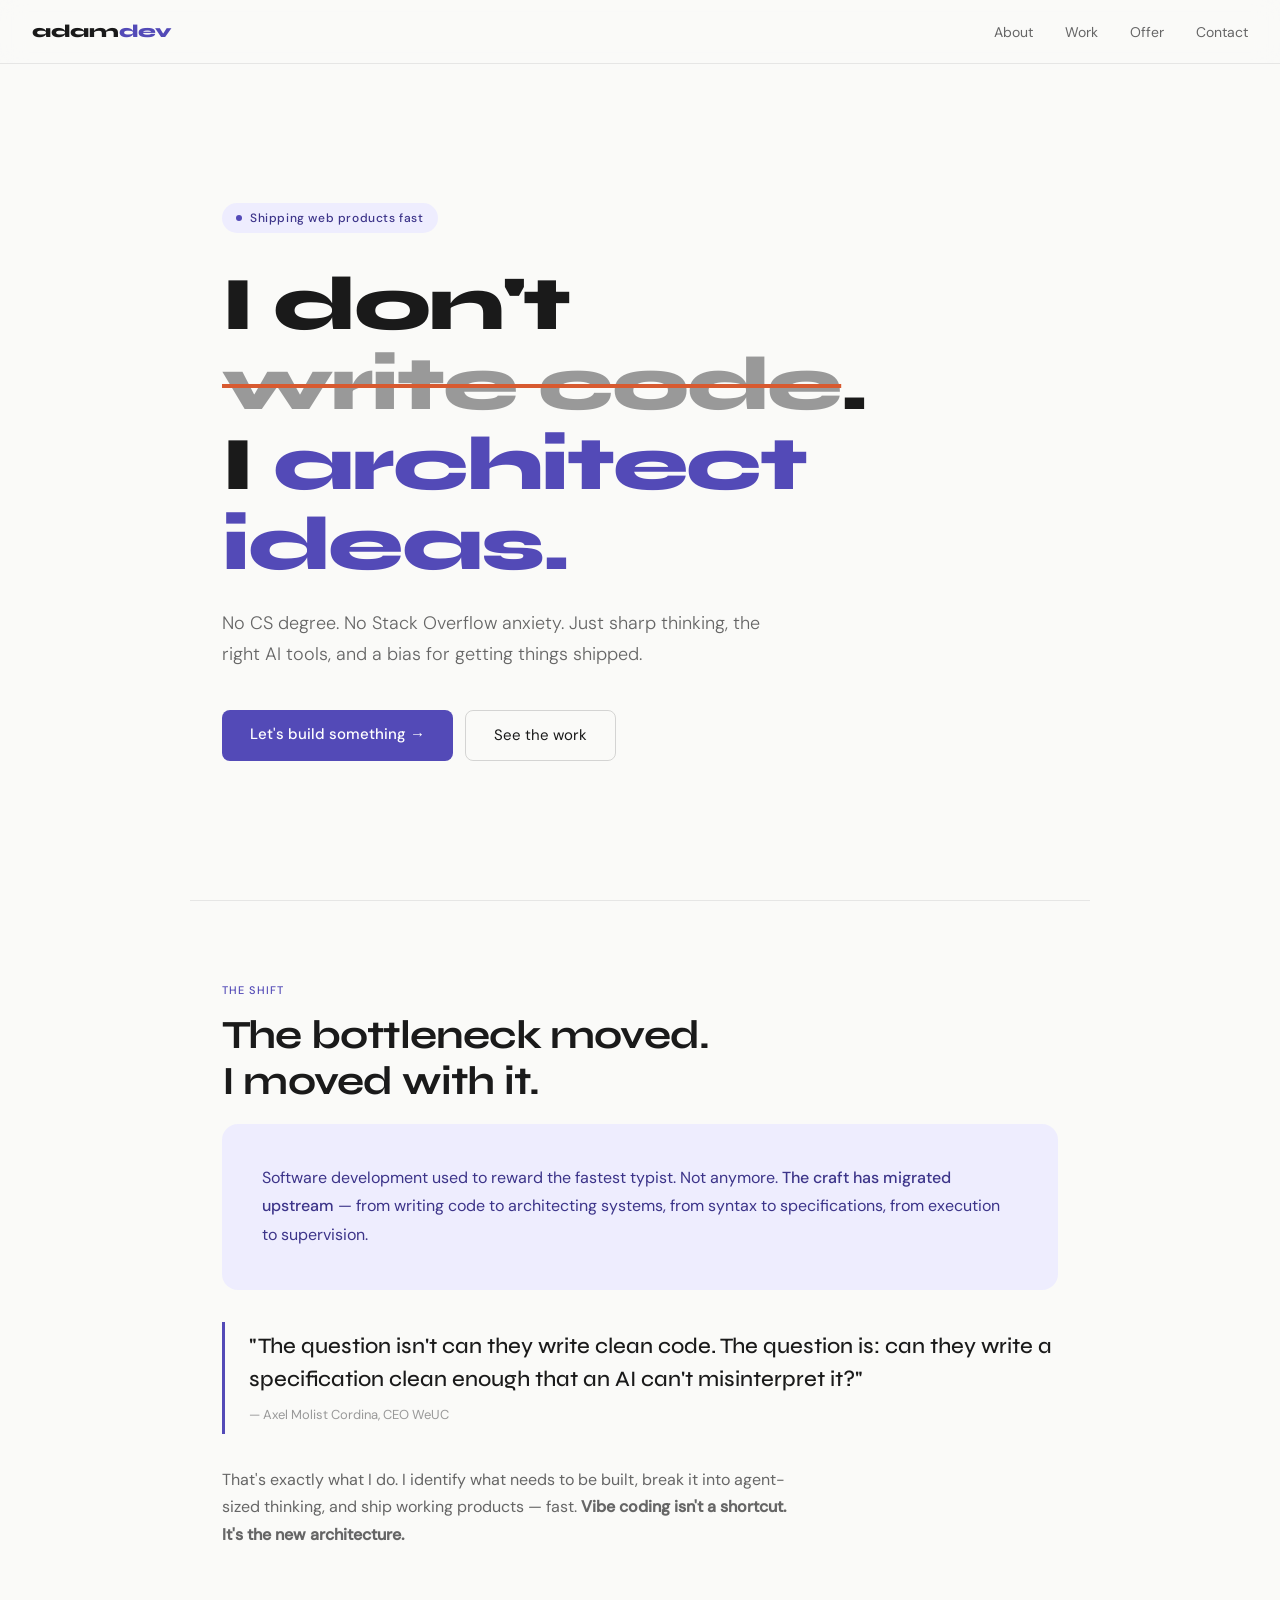
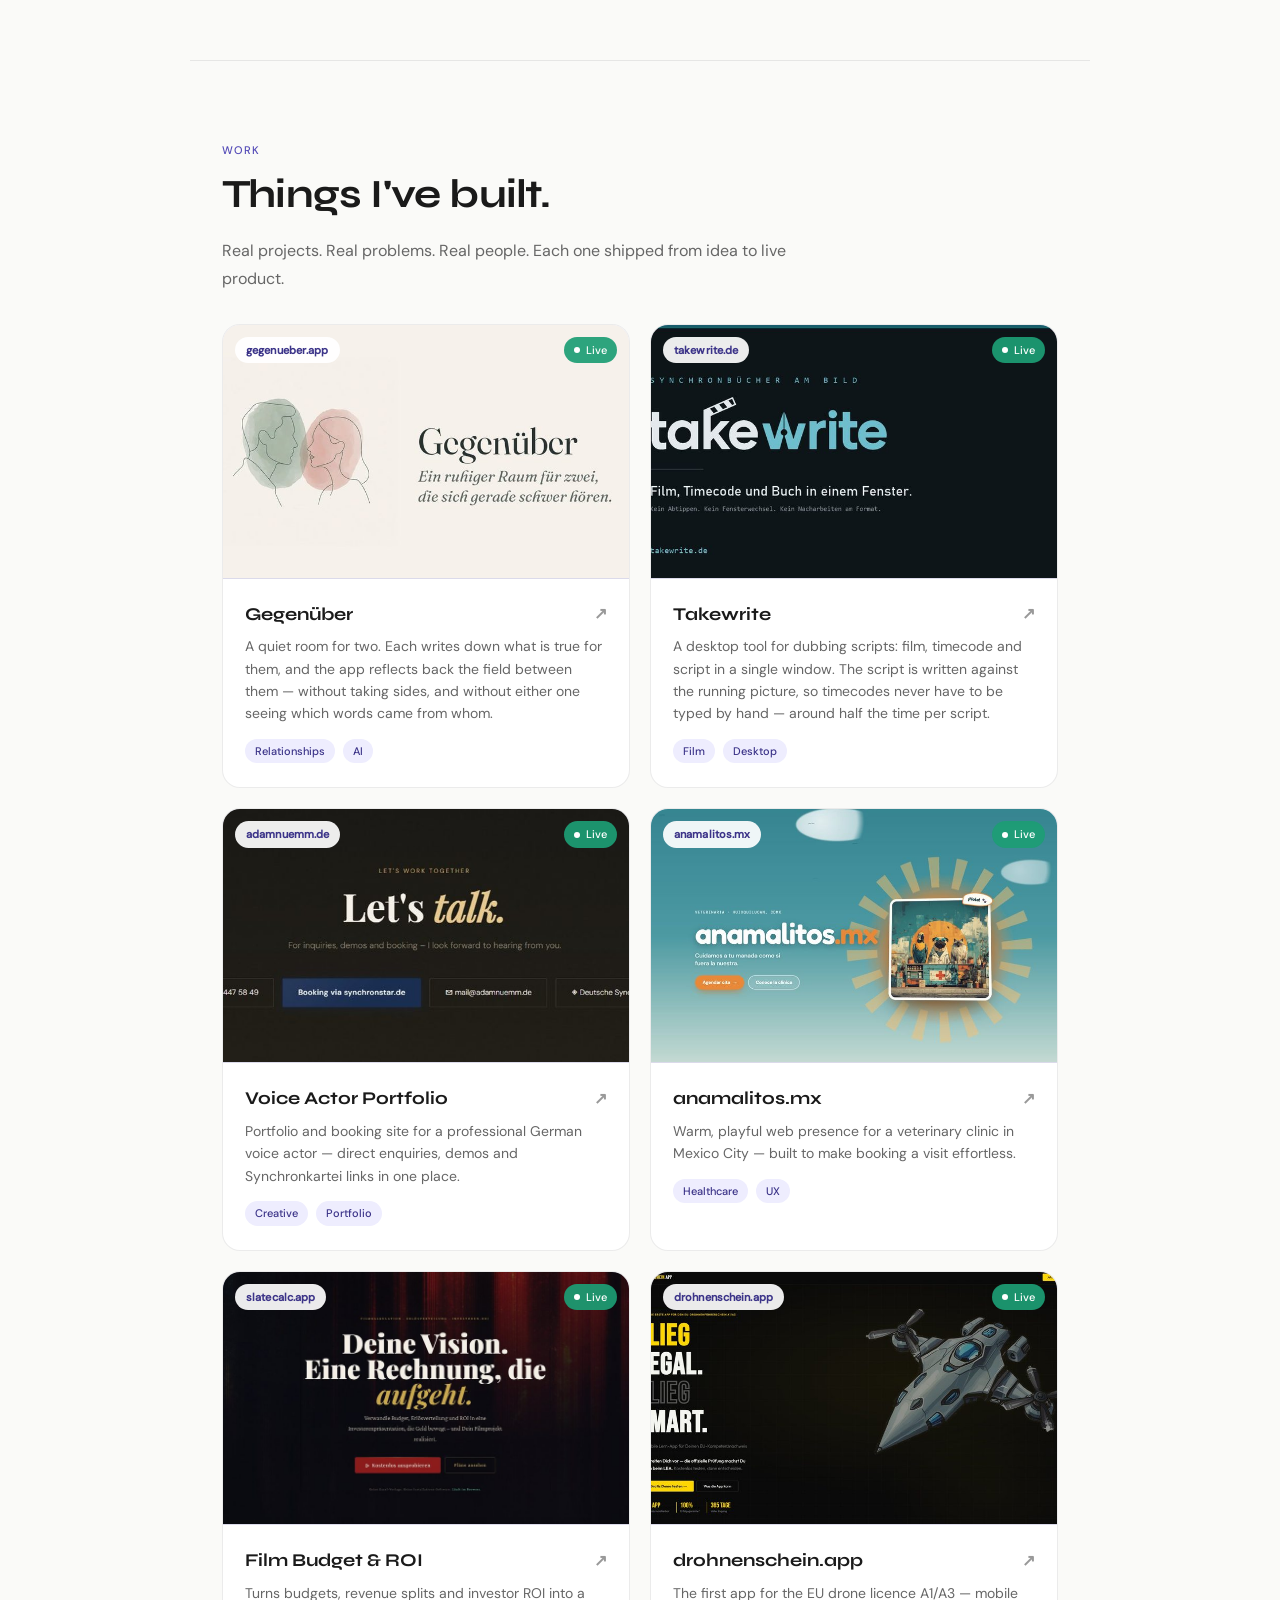
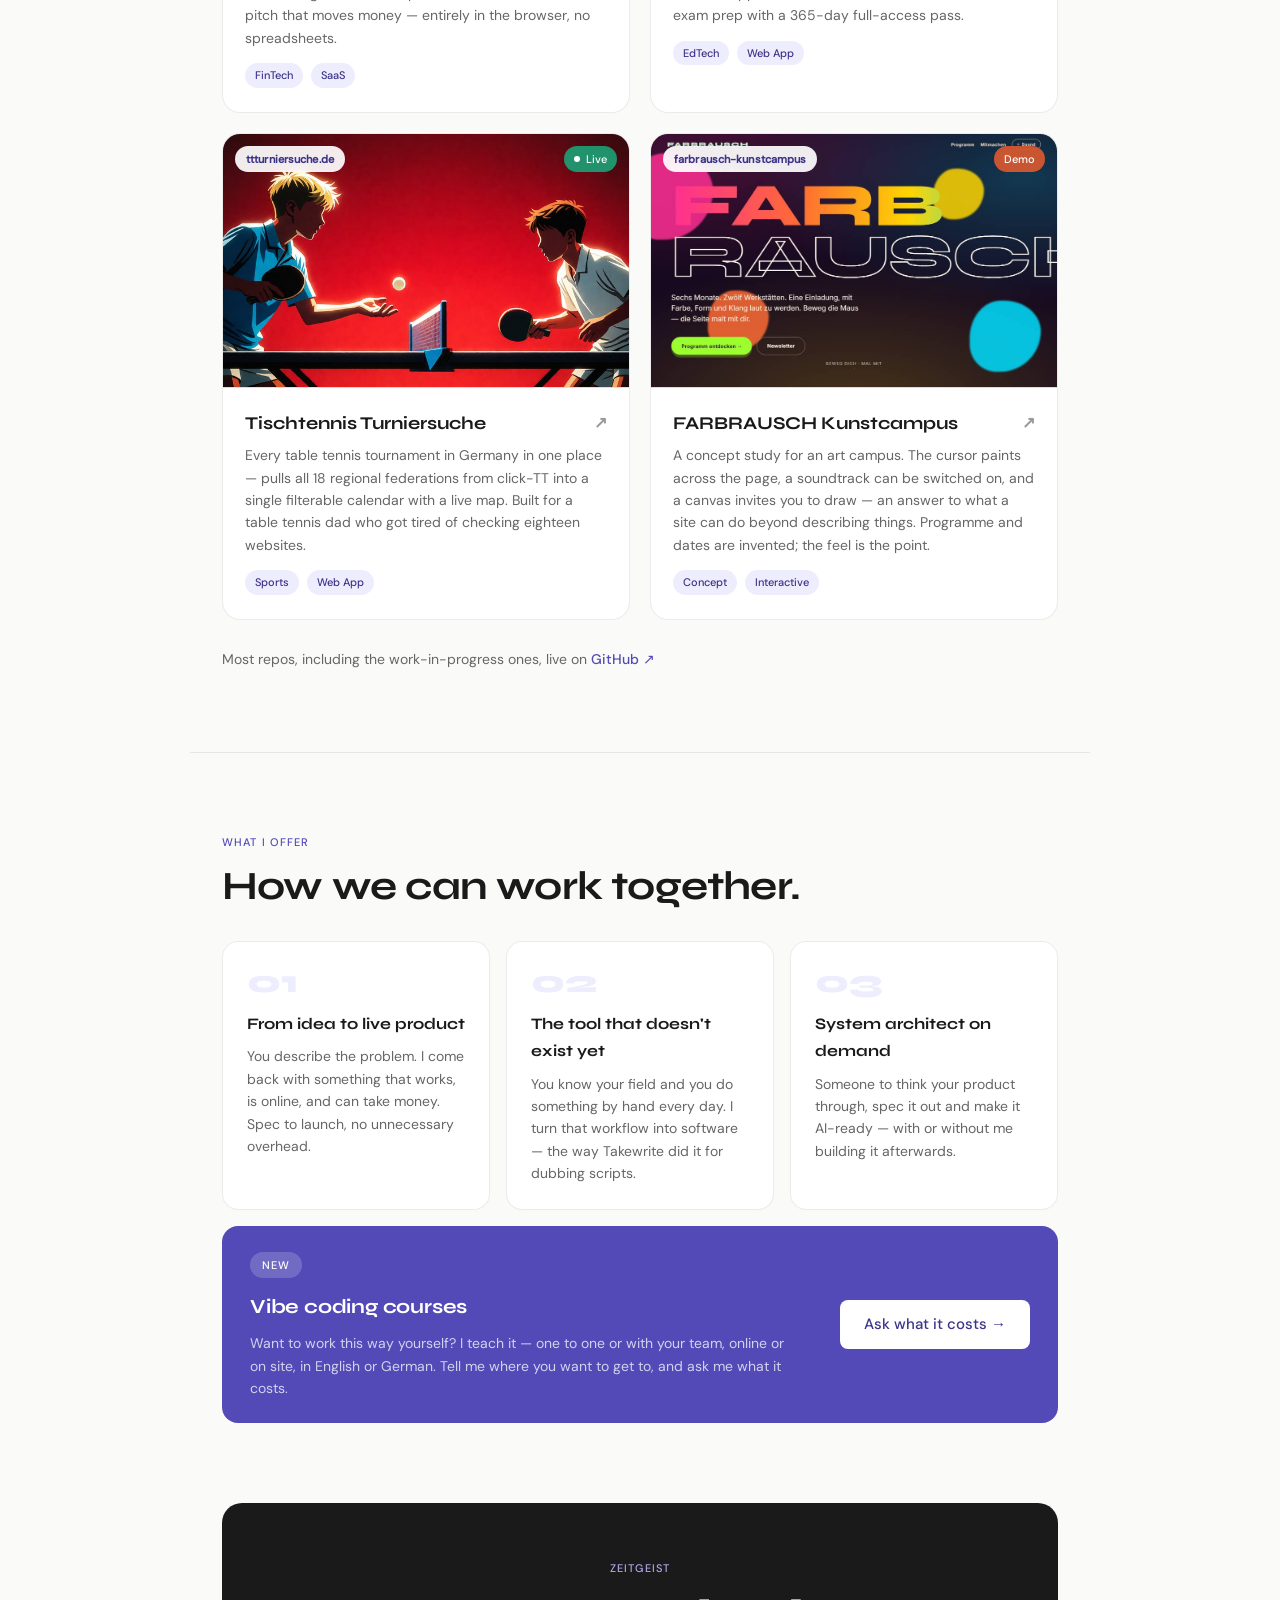
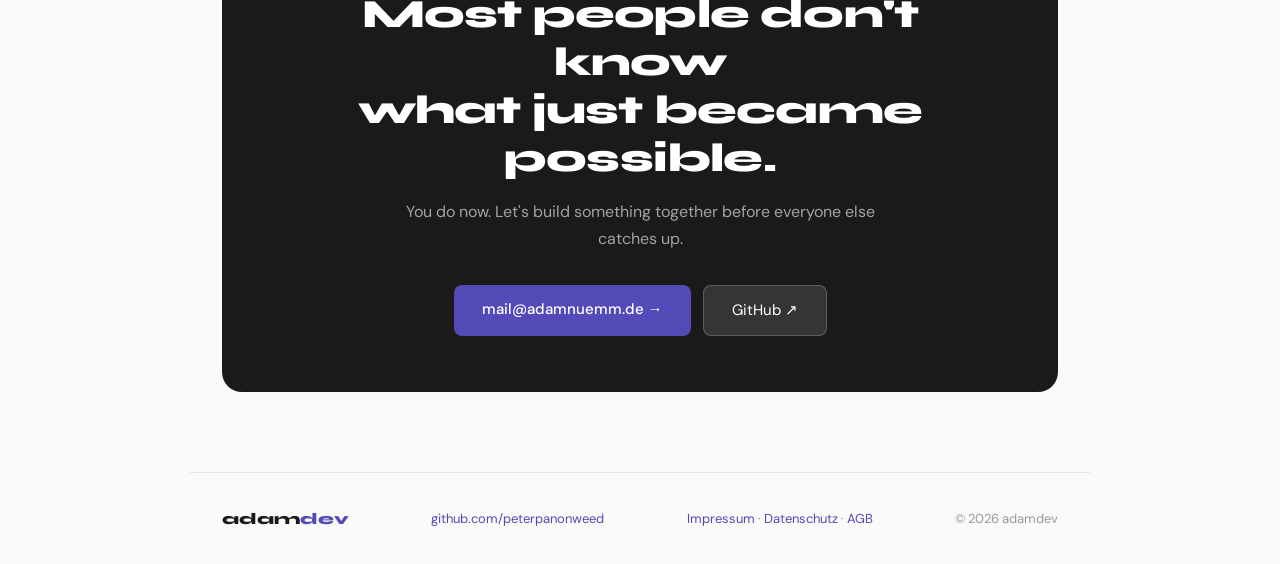
==== index.html @ 97c50eeb "Kachel fuer FARBRAUSCH Kunstcampus aufnehmen, als Demo gekennzeichnet" ====
<!DOCTYPE html>
<html lang="en">
<head>
<meta charset="UTF-8" />
<meta name="viewport" content="width=device-width, initial-scale=1.0" />
<title>adamdev — I don't write code. I architect ideas.</title>
<meta name="description" content="adamdev — AI system architect & vibecoder. I turn ideas into working web products, fast. No CS degree, just sharp specs, the right AI tools, and a bias for shipping." />
<link rel="canonical" href="https://peterpanonweed.github.io/adamdev/" />
<meta name="theme-color" content="#534AB7" />
<meta name="author" content="adamdev" />
<!-- Open Graph / social link previews -->
<meta property="og:type" content="website" />
<meta property="og:site_name" content="adamdev" />
<meta property="og:url" content="https://peterpanonweed.github.io/adamdev/" />
<meta property="og:title" content="adamdev — I don't write code. I architect ideas." />
<meta property="og:description" content="AI system architect & vibecoder. I turn ideas into working web products, fast." />
<meta property="og:image" content="https://peterpanonweed.github.io/adamdev/og-image.jpg" />
<meta property="og:image:width" content="1200" />
<meta property="og:image:height" content="630" />
<meta property="og:image:alt" content="adamdev — I architect ideas. Four shipped projects." />
<meta name="twitter:card" content="summary_large_image" />
<meta name="twitter:title" content="adamdev — I don't write code. I architect ideas." />
<meta name="twitter:description" content="AI system architect & vibecoder. I turn ideas into working web products, fast." />
<meta name="twitter:image" content="https://peterpanonweed.github.io/adamdev/og-image.jpg" />
<link rel="icon" href="data:image/svg+xml,%3Csvg%20xmlns%3D%22http%3A//www.w3.org/2000/svg%22%20viewBox%3D%220%200%2032%2032%22%3E%3Crect%20width%3D%2232%22%20height%3D%2232%22%20rx%3D%227%22%20fill%3D%22%23534AB7%22/%3E%3Ctext%20x%3D%2216%22%20y%3D%2223%22%20font-family%3D%22Arial%2Csans-serif%22%20font-size%3D%2220%22%20font-weight%3D%22800%22%20fill%3D%22%23fff%22%20text-anchor%3D%22middle%22%3Ea%3C/text%3E%3C/svg%3E" />
<link rel="preload" href="fonts/syne-latin.woff2" as="font" type="font/woff2" crossorigin />
<link rel="preload" href="fonts/dmsans-latin.woff2" as="font" type="font/woff2" crossorigin />
<link rel="stylesheet" href="fonts.css" />
<script type="application/ld+json">
{
  "@context": "https://schema.org",
  "@type": "Person",
  "name": "adamdev",
  "alternateName": "Vibecoder · AI System Architect",
  "url": "https://peterpanonweed.github.io/adamdev/",
  "email": "mailto:mail@adamnuemm.de",
  "jobTitle": "AI System Architect",
  "description": "AI system architect and vibecoder who turns ideas into working web products.",
  "sameAs": ["https://github.com/peterpanonweed"],
  "knowsAbout": ["AI system architecture", "Vibe coding", "Web development", "Product specification", "Rapid prototyping"]
}
</script>
<style>
:root {
--purple: #534AB7;
--purple-light: #EEEDFE;
--purple-dark: #3C3489;
--purple-mid: #AFA9EC;
--teal: #1D9E75;
--teal-light: #E1F5EE;
--coral: #D85A30;
--coral-light: #FAECE7;
--text: #1a1a1a;
--text-muted: #666;
--text-faint: #999;
--bg: #fafaf8;
--bg-card: #ffffff;
--border: rgba(0,0,0,0.08);
--border-strong: rgba(0,0,0,0.15);
}
* { box-sizing: border-box; margin: 0; padding: 0; }
html { scroll-behavior: smooth; }
body {
font-family: 'DM Sans', sans-serif;
background: var(--bg);
color: var(--text);
font-size: 16px;
line-height: 1.7;
overflow-x: hidden;
}
nav {
position: fixed; top: 0; left: 0; right: 0; z-index: 100;
padding: 1rem 2rem;
display: flex; justify-content: space-between; align-items: center;
background: rgba(250,250,248,0.85);
backdrop-filter: blur(12px);
border-bottom: 0.5px solid var(--border);
}
.nav-logo {
font-family: 'Syne', sans-serif; font-weight: 800; font-size: 18px;
color: var(--text); text-decoration: none; letter-spacing: -0.02em;
}
.nav-logo span { color: var(--purple); }
.nav-links { display: flex; gap: 2rem; list-style: none; }
.nav-links a {
font-size: 14px; color: var(--text-muted);
text-decoration: none; transition: color 0.2s;
}
.nav-links a:hover { color: var(--text); }
.hero {
min-height: 100vh;
display: flex; flex-direction: column; justify-content: center;
padding: 8rem 2rem 4rem;
max-width: 900px; margin: 0 auto;
position: relative;
}
.hero-badge {
display: inline-flex; align-items: center; gap: 8px;
font-size: 12px; font-weight: 500;
padding: 5px 14px; border-radius: 20px;
background: var(--purple-light); color: var(--purple-dark);
margin-bottom: 2rem; letter-spacing: 0.05em;
width: fit-content;
animation: fadeUp 0.6s ease both;
}
.hero-badge::before {
content: ''; width: 6px; height: 6px;
border-radius: 50%; background: var(--purple);
animation: pulse 2s infinite;
}
@keyframes pulse {
0%, 100% { opacity: 1; transform: scale(1); }
50% { opacity: 0.5; transform: scale(0.8); }
}
.hero h1 {
font-family: 'Syne', sans-serif;
font-size: clamp(38px, 7vw, 76px);
font-weight: 800; line-height: 1.05; letter-spacing: -0.03em;
color: var(--text); margin-bottom: 1.5rem;
animation: fadeUp 0.6s 0.1s ease both;
}
.hero h1 em { font-style: normal; color: var(--purple); display: inline-block; }
.hero h1 .strike {
color: var(--text-faint);
display: inline-block;
white-space: nowrap;
text-decoration: line-through;
text-decoration-color: var(--coral);
text-decoration-thickness: 4px;
-webkit-text-decoration-line: line-through;
-webkit-text-decoration-color: var(--coral);
}
.hero h1 .line { display: block; }
.hero h1 .nobreak { white-space: nowrap; }
.hero-sub {
font-size: 18px; color: var(--text-muted);
max-width: 540px; margin-bottom: 2.5rem; font-weight: 300;
animation: fadeUp 0.6s 0.2s ease both;
}
.hero-cta { display: flex; gap: 12px; flex-wrap: wrap; animation: fadeUp 0.6s 0.3s ease both; }
.btn-primary {
background: var(--purple); color: #fff; border: none;
padding: 12px 28px; border-radius: 8px;
font-family: 'DM Sans', sans-serif; font-size: 15px; font-weight: 500;
cursor: pointer; text-decoration: none; display: inline-block;
transition: background 0.2s, transform 0.15s;
}
.btn-primary:hover { background: var(--purple-dark); transform: translateY(-1px); }
.btn-outline {
background: transparent; color: var(--text);
border: 1px solid var(--border-strong);
padding: 12px 28px; border-radius: 8px;
font-family: 'DM Sans', sans-serif; font-size: 15px;
cursor: pointer; text-decoration: none; display: inline-block;
transition: background 0.2s, transform 0.15s;
}
.btn-outline:hover { background: rgba(0,0,0,0.04); transform: translateY(-1px); }
section {
max-width: 900px; margin: 0 auto;
padding: 5rem 2rem;
border-top: 0.5px solid var(--border);
}
.eyebrow {
font-size: 11px; font-weight: 500; color: var(--purple);
letter-spacing: 0.1em; text-transform: uppercase;
margin-bottom: 0.75rem;
}
.section-title {
font-family: 'Syne', sans-serif;
font-size: clamp(28px, 4vw, 40px);
font-weight: 700; letter-spacing: -0.02em; line-height: 1.15;
margin-bottom: 1.25rem; color: var(--text);
}
.section-body {
font-size: 16px; color: var(--text-muted);
max-width: 580px; margin-bottom: 2rem;
}
.manifesto-block {
background: var(--purple-light);
border-radius: 16px;
padding: 2.5rem; margin-bottom: 2rem;
}
.manifesto-block p { font-size: 16px; color: #3C3489; line-height: 1.8; }
.manifesto-block strong { color: var(--purple-dark); font-weight: 500; }
.quote-pull {
border-left: 3px solid var(--purple);
padding: 0.5rem 0 0.5rem 1.5rem;
margin: 2rem 0;
}
.quote-pull p {
font-family: 'Syne', sans-serif;
font-size: clamp(18px, 2.5vw, 22px);
font-weight: 500; color: var(--text); line-height: 1.5;
}
.quote-pull cite {
font-size: 13px; color: var(--text-faint);
font-style: normal; display: block; margin-top: 0.5rem;
}

/* ===== Work tiles (visual project cards) ===== */
.work-grid {
display: grid;
grid-template-columns: repeat(2, 1fr);
gap: 20px; margin-top: 2rem;
}
.work-card {
background: var(--bg-card);
border: 0.5px solid var(--border);
border-radius: 18px; overflow: hidden;
text-decoration: none; color: inherit;
display: flex; flex-direction: column;
transition: border-color 0.2s, transform 0.2s, box-shadow 0.2s;
animation: fadeUp 0.4s ease both;
}
.work-card:hover {
border-color: var(--border-strong);
transform: translateY(-4px);
box-shadow: 0 14px 40px rgba(0,0,0,0.10);
}
.work-thumb {
position: relative;
aspect-ratio: 16 / 10;
overflow: hidden;
background: var(--purple-light);
border-bottom: 0.5px solid var(--border);
}
.work-thumb img {
width: 100%; height: 100%;
object-fit: cover; display: block;
transition: transform 0.5s ease;
}
.work-card:hover .work-thumb img { transform: scale(1.04); }
.work-badge {
position: absolute; top: 12px; left: 12px;
font-size: 11px; font-weight: 600;
padding: 4px 11px; border-radius: 20px;
background: rgba(255,255,255,0.92);
color: var(--purple-dark);
backdrop-filter: blur(4px);
letter-spacing: 0.01em;
}
.work-live {
position: absolute; top: 12px; right: 12px;
display: inline-flex; align-items: center; gap: 6px;
font-size: 11px; font-weight: 500;
padding: 4px 10px; border-radius: 20px;
background: rgba(29,158,117,0.92); color: #fff;
}
.work-demo {
position: absolute; top: 12px; right: 12px;
display: inline-flex; align-items: center; gap: 6px;
font-size: 11px; font-weight: 500;
padding: 4px 10px; border-radius: 20px;
background: rgba(216,90,48,0.92); color: #fff;
}
.work-live::before {
content: ''; width: 6px; height: 6px; border-radius: 50%;
background: #fff;
}
.work-body { padding: 1.25rem 1.4rem 1.5rem; }
.work-body h3 {
font-family: 'Syne', sans-serif;
font-size: 18px; font-weight: 700;
color: var(--text); margin-bottom: 6px;
display: flex; align-items: center; justify-content: space-between; gap: 8px;
}
.work-arrow {
font-size: 16px; color: var(--text-faint);
transition: transform 0.2s, color 0.2s;
}
.work-card:hover .work-arrow { transform: translate(2px,-2px); color: var(--purple); }
.work-body p {
font-size: 14px; color: var(--text-muted);
line-height: 1.6; margin-bottom: 14px;
}
.work-tags { display: flex; gap: 8px; flex-wrap: wrap; }
.work-tag {
font-size: 11px; padding: 3px 10px; border-radius: 20px;
background: var(--purple-light); color: var(--purple-dark);
font-weight: 500;
}
.work-more { margin-top: 1.75rem; font-size: 14px; color: var(--text-muted); }
.work-more a { color: var(--purple); text-decoration: none; font-weight: 500; }
.work-more a:hover { text-decoration: underline; }

.offer-grid {
display: grid;
grid-template-columns: repeat(auto-fit, minmax(220px, 1fr));
gap: 16px; margin-top: 2rem;
}
.offer-card {
border: 0.5px solid var(--border);
border-radius: 16px; padding: 1.5rem;
background: var(--bg-card);
transition: border-color 0.2s;
}
.offer-card:hover { border-color: var(--purple-mid); }
.offer-num {
font-family: 'Syne', sans-serif;
font-size: 32px; font-weight: 800;
color: var(--purple-light); line-height: 1;
margin-bottom: 0.75rem;
}
.offer-card h3 {
font-family: 'Syne', sans-serif;
font-size: 16px; font-weight: 700;
color: var(--text); margin-bottom: 8px;
}
.offer-card p { font-size: 14px; color: var(--text-muted); line-height: 1.6; }
.banderole {
margin-top: 16px;
background: var(--purple);
border-radius: 16px;
padding: 1.5rem 1.75rem;
display: flex; align-items: center; justify-content: space-between;
gap: 1.5rem; flex-wrap: wrap;
}
.banderole-text { flex: 1 1 340px; }
.banderole-badge {
display: inline-block;
font-size: 11px; font-weight: 500;
letter-spacing: 0.1em; text-transform: uppercase;
background: rgba(255,255,255,0.18); color: #fff;
padding: 4px 12px; border-radius: 20px; margin-bottom: 12px;
}
.banderole h3 {
font-family: 'Syne', sans-serif;
font-size: 20px; font-weight: 700; color: #fff;
letter-spacing: -0.01em; margin-bottom: 8px;
}
.banderole p {
font-size: 14px; color: rgba(255,255,255,0.75);
line-height: 1.6; max-width: 54ch;
}
.banderole-cta {
background: #fff; color: var(--purple-dark);
padding: 12px 24px; border-radius: 8px;
font-family: 'DM Sans', sans-serif; font-size: 15px; font-weight: 500;
text-decoration: none; white-space: nowrap;
transition: background 0.2s, transform 0.15s;
}
.banderole-cta:hover { background: var(--purple-light); transform: translateY(-1px); }
.zeitgeist {
background: var(--text);
border-radius: 20px;
padding: 3.5rem;
text-align: center;
}
.zeitgeist .eyebrow { color: var(--purple-mid); }
.zeitgeist h2 {
font-family: 'Syne', sans-serif;
font-size: clamp(26px, 4vw, 40px);
font-weight: 800; color: #fff;
line-height: 1.2; margin-bottom: 1rem;
letter-spacing: -0.02em;
}
.zeitgeist p {
font-size: 16px; color: rgba(255,255,255,0.6);
max-width: 480px; margin: 0 auto 2rem;
}
footer {
max-width: 900px; margin: 0 auto;
padding: 2rem;
border-top: 0.5px solid var(--border);
display: flex; justify-content: space-between; align-items: center;
flex-wrap: wrap; gap: 1rem;
}
.footer-logo {
font-family: 'Syne', sans-serif;
font-weight: 800; font-size: 16px;
color: var(--text); text-decoration: none;
}
.footer-logo span { color: var(--purple); }
footer p { font-size: 13px; color: var(--text-faint); }
footer a { color: var(--purple); text-decoration: none; }
footer a:hover { text-decoration: underline; }
@keyframes fadeUp {
from { opacity: 0; transform: translateY(20px); }
to { opacity: 1; transform: translateY(0); }
}
.fade-in {
opacity: 0; transform: translateY(24px);
transition: opacity 0.6s ease, transform 0.6s ease;
}
.fade-in.visible { opacity: 1; transform: translateY(0); }
:focus-visible { outline: 2px solid var(--purple); outline-offset: 3px; border-radius: 4px; }
@media (max-width: 680px) {
.work-grid { grid-template-columns: 1fr; }
}
@media (max-width: 600px) {
nav { padding: 1rem; }
.nav-links { display: none; }
.hero { padding: 6rem 1.25rem 3rem; }
.hero h1 { font-size: 36px; }
section { padding: 3rem 1.25rem; }
.zeitgeist { padding: 2.5rem 1.5rem; }
.banderole { padding: 1.5rem 1.25rem; }
.banderole-cta { width: 100%; text-align: center; }
footer { padding: 1.5rem 1.25rem; flex-direction: column; align-items: flex-start; }
}
@media (max-width: 400px) { .hero h1 { font-size: 30px; } }
@media (prefers-reduced-motion: reduce) {
* { animation: none !important; transition: none !important; }
html { scroll-behavior: auto; }
.fade-in { opacity: 1; transform: none; }
}
</style>

<!-- Cloudflare Web Analytics --><script type="module" src="https://static.cloudflareinsights.com/beacon.min.js" data-cf-beacon='{"token": "98c0cf6b357f46ceb44a4059e5021c60"}'></script><!-- End Cloudflare Web Analytics -->
</head>
<body>
<nav>
<a href="#" class="nav-logo">adam<span>dev</span></a>
<ul class="nav-links">
<li><a href="#about">About</a></li>
<li><a href="#projects">Work</a></li>
<li><a href="#offer">Offer</a></li>
<li><a href="#contact">Contact</a></li>
</ul>
</nav>

<div class="hero">
<div class="hero-badge">Shipping web products fast</div>
<h1>
<span class="line">I don't <span class="strike">write code</span>.</span>
<span class="line"><span class="nobreak">I <em>architect</em></span> <em>ideas.</em></span>
</h1>
<p class="hero-sub">No CS degree. No Stack Overflow anxiety. Just sharp thinking, the right AI tools, and a bias for getting things shipped.</p>
<div class="hero-cta">
<a href="#contact" class="btn-primary">Let's build something →</a>
<a href="#projects" class="btn-outline">See the work</a>
</div>
</div>

<section id="about">
<div class="fade-in">
<div class="eyebrow">The shift</div>
<h2 class="section-title">The bottleneck moved.<br>I moved with it.</h2>
</div>
<div class="fade-in">
<div class="manifesto-block">
<p>Software development used to reward the fastest typist. Not anymore. <strong>The craft has migrated upstream</strong> — from writing code to architecting systems, from syntax to specifications, from execution to supervision.</p>
</div>
</div>
<div class="fade-in">
<div class="quote-pull">
<p>"The question isn't can they write clean code. The question is: can they write a specification clean enough that an AI can't misinterpret it?"</p>
<cite>— Axel Molist Cordina, CEO WeUC</cite>
</div>
</div>
<div class="fade-in">
<p class="section-body">That's exactly what I do. I identify what needs to be built, break it into agent-sized thinking, and ship working products — fast. <strong>Vibe coding isn't a shortcut. It's the new architecture.</strong></p>
</div>
</section>

<section id="projects">
<div class="fade-in">
<div class="eyebrow">Work</div>
<h2 class="section-title">Things I've built.</h2>
<p class="section-body">Real projects. Real problems. Real people. Each one shipped from idea to live product.</p>
</div>

<div class="work-grid fade-in">

<!-- TILE 1 — Gegenüber (newest, featured first) -->
<a class="work-card" href="https://gegenueber.app" target="_blank" rel="noopener">
<div class="work-thumb">
<img src="[data-uri]" alt="Gegenüber" loading="lazy" decoding="async">
<span class="work-badge">gegenueber.app</span>
<span class="work-live">Live</span>
</div>
<div class="work-body">
<h3>Gegenüber <span class="work-arrow">↗</span></h3>
<p>A quiet room for two. Each writes down what is true for them, and the app reflects back the field between them — without taking sides, and without either one seeing which words came from whom.</p>
<div class="work-tags"><span class="work-tag">Relationships</span><span class="work-tag">AI</span></div>
</div>
</a>

<!-- TILE 2 — Takewrite -->
<a class="work-card" href="https://takewrite.de" target="_blank" rel="noopener">
<div class="work-thumb">
<img src="[data-uri]" alt="Takewrite" loading="lazy" decoding="async">
<span class="work-badge">takewrite.de</span>
<span class="work-live">Live</span>
</div>
<div class="work-body">
<h3>Takewrite <span class="work-arrow">↗</span></h3>
<p>A desktop tool for dubbing scripts: film, timecode and script in a single window. The script is written against the running picture, so timecodes never have to be typed by hand — around half the time per script.</p>
<div class="work-tags"><span class="work-tag">Film</span><span class="work-tag">Desktop</span></div>
</div>
</a>

<!-- TILE 2 -->
<a class="work-card" href="https://www.adamnuemm.de" target="_blank" rel="noopener">
<div class="work-thumb">
<img src="[data-uri]" alt="Screenshot of the adamnuemm.de voice actor portfolio" loading="lazy" />
<span class="work-badge">adamnuemm.de</span>
<span class="work-live">Live</span>
</div>
<div class="work-body">
<h3>Voice Actor Portfolio <span class="work-arrow">↗</span></h3>
<p>Portfolio and booking site for a professional German voice actor — direct enquiries, demos and Synchronkartei links in one place.</p>
<div class="work-tags"><span class="work-tag">Creative</span><span class="work-tag">Portfolio</span></div>
</div>
</a>

<!-- TILE 2 -->
<a class="work-card" href="https://anamalitos.mx" target="_blank" rel="noopener">
<div class="work-thumb">
<img src="[data-uri]" alt="Screenshot of the anamalitos.mx veterinary clinic website" loading="lazy" />
<span class="work-badge">anamalitos.mx</span>
<span class="work-live">Live</span>
</div>
<div class="work-body">
<h3>anamalitos.mx <span class="work-arrow">↗</span></h3>
<p>Warm, playful web presence for a veterinary clinic in Mexico City — built to make booking a visit effortless.</p>
<div class="work-tags"><span class="work-tag">Healthcare</span><span class="work-tag">UX</span></div>
</div>
</a>

<!-- TILE 3 -->
<a class="work-card" href="https://slatecalc.app" target="_blank" rel="noopener">
<div class="work-thumb">
<img src="[data-uri]" alt="Screenshot of the film budgeting and ROI tool" loading="lazy" />
<span class="work-badge">slatecalc.app</span>
<span class="work-live">Live</span>
</div>
<div class="work-body">
<h3>Film Budget &amp; ROI <span class="work-arrow">↗</span></h3>
<p>Turns budgets, revenue splits and investor ROI into a pitch that moves money — entirely in the browser, no spreadsheets.</p>
<div class="work-tags"><span class="work-tag">FinTech</span><span class="work-tag">SaaS</span></div>
</div>
</a>

<!-- TILE 4 -->
<a class="work-card" href="https://peterpanonweed.github.io/drohnenschein/" target="_blank" rel="noopener">
<div class="work-thumb">
<img src="[data-uri]" alt="Screenshot of the drohnenschein.app EU drone licence app" loading="lazy" />
<span class="work-badge">drohnenschein.app</span>
<span class="work-live">Live</span>
</div>
<div class="work-body">
<h3>drohnenschein.app <span class="work-arrow">↗</span></h3>
<p>The first app for the EU drone licence A1/A3 — mobile exam prep with a 365-day full-access pass.</p>
<div class="work-tags"><span class="work-tag">EdTech</span><span class="work-tag">Web App</span></div>
</div>
</a>

<!-- TILE 6 -->
<a class="work-card" href="https://ttturniersuche.de" target="_blank" rel="noopener">
<div class="work-thumb">
<img src="[data-uri]" alt="Tischtennis Turniersuche, a nationwide table tennis tournament calendar for Germany" loading="lazy" />
<span class="work-badge">ttturniersuche.de</span>
<span class="work-live">Live</span>
</div>
<div class="work-body">
<h3>Tischtennis Turniersuche <span class="work-arrow">↗</span></h3>
<p>Every table tennis tournament in Germany in one place — pulls all 18 regional federations from click-TT into a single filterable calendar with a live map. Built for a table tennis dad who got tired of checking eighteen websites.</p>
<div class="work-tags"><span class="work-tag">Sports</span><span class="work-tag">Web App</span></div>
</div>
</a>
<a class="work-card" href="https://peterpanonweed.github.io/farbrausch-kunstcampus/" target="_blank" rel="noopener">
<div class="work-thumb">
<img src="[data-uri]" alt="FARBRAUSCH Kunstcampus, an interactive concept site that paints along with the cursor" loading="lazy" />
<span class="work-badge">farbrausch-kunstcampus</span>
<span class="work-demo">Demo</span>
</div>
<div class="work-body">
<h3>FARBRAUSCH Kunstcampus <span class="work-arrow">↗</span></h3>
<p>A concept study for an art campus. The cursor paints across the page, a soundtrack can be switched on, and a canvas invites you to draw — an answer to what a site can do beyond describing things. Programme and dates are invented; the feel is the point.</p>
<div class="work-tags"><span class="work-tag">Concept</span><span class="work-tag">Interactive</span></div>
</div>
</a>

</div>

<p class="work-more fade-in">Most repos, including the work-in-progress ones, live on <a href="https://github.com/peterpanonweed" target="_blank" rel="noopener">GitHub ↗</a></p>
</section>

<section id="offer">
<div class="fade-in">
<div class="eyebrow">What I offer</div>
<h2 class="section-title">How we can work together.</h2>
</div>
<div class="offer-grid fade-in">
<div class="offer-card">
<div class="offer-num">01</div>
<h3>From idea to live product</h3>
<p>You describe the problem. I come back with something that works, is online, and can take money. Spec to launch, no unnecessary overhead.</p>
</div>
<div class="offer-card">
<div class="offer-num">02</div>
<h3>The tool that doesn't exist yet</h3>
<p>You know your field and you do something by hand every day. I turn that workflow into software — the way Takewrite did it for dubbing scripts.</p>
</div>
<div class="offer-card">
<div class="offer-num">03</div>
<h3>System architect on demand</h3>
<p>Someone to think your product through, spec it out and make it AI-ready — with or without me building it afterwards.</p>
</div>
</div>
<div class="banderole fade-in">
<div class="banderole-text">
<span class="banderole-badge">New</span>
<h3>Vibe coding courses</h3>
<p>Want to work this way yourself? I teach it — one to one or with your team, online or on site, in English or German. Tell me where you want to get to, and ask me what it costs.</p>
</div>
<a href="mailto:mail@adamnuemm.de?subject=Vibe%20coding%20course" class="banderole-cta">Ask what it costs →</a>
</div>
</section>

<section id="contact" style="border-top: none; padding-top: 0;">
<div class="zeitgeist fade-in">
<div class="eyebrow">Zeitgeist</div>
<h2>Most people don't know<br>what just became possible.</h2>
<p>You do now. Let's build something together before everyone else catches up.</p>
<div style="display:flex;gap:12px;justify-content:center;flex-wrap:wrap;">
<a href="mailto:mail@adamnuemm.de?subject=Let%27s%20build%20something" class="btn-primary">mail@adamnuemm.de →</a>
<a href="https://github.com/peterpanonweed" target="_blank" rel="noopener" style="background:rgba(255,255,255,0.12);color:#fff;border:1px solid rgba(255,255,255,0.2);padding:12px 28px;border-radius:8px;font-family:'DM Sans',sans-serif;font-size:15px;text-decoration:none;display:inline-block;">GitHub ↗</a>
</div>
</div>
</section>

<footer>
<a href="#" class="footer-logo">adam<span>dev</span></a>
<p><a href="https://github.com/peterpanonweed" target="_blank" rel="noopener">github.com/peterpanonweed</a></p>
<p><a href="impressum.html">Impressum</a> · <a href="datenschutz.html">Datenschutz</a> · <a href="agb.html">AGB</a></p>
<p>© 2026 adamdev</p>
</footer>

<script>
// Scroll reveal
const observer = new IntersectionObserver((entries) => {
entries.forEach(e => { if (e.isIntersecting) e.target.classList.add('visible'); });
}, { threshold: 0.1 });
document.querySelectorAll('.fade-in').forEach(el => observer.observe(el));
</script>
</body>
</html>
---- fonts.css ----
/* Schriften lokal eingebunden - es werden keine Google-Server kontaktiert.
   Syne und DM Sans stehen unter der SIL Open Font License 1.1,
   siehe fonts/OFL-Syne.txt und fonts/OFL-DMSans.txt.
   Erzeugt aus der Google-Fonts-CSS; Struktur und Weights unveraendert. */

/* latin-ext */
@font-face {
  font-family: 'DM Sans';
  font-style: italic;
  font-weight: 300;
  font-display: swap;
  src: url(fonts/dmsans-italic-latin-ext.woff2) format('woff2');
  unicode-range: U+0100-02BA, U+02BD-02C5, U+02C7-02CC, U+02CE-02D7, U+02DD-02FF, U+0304, U+0308, U+0329, U+1D00-1DBF, U+1E00-1E9F, U+1EF2-1EFF, U+2020, U+20A0-20AB, U+20AD-20C0, U+2113, U+2C60-2C7F, U+A720-A7FF;
}

/* latin */
@font-face {
  font-family: 'DM Sans';
  font-style: italic;
  font-weight: 300;
  font-display: swap;
  src: url(fonts/dmsans-italic-latin.woff2) format('woff2');
  unicode-range: U+0000-00FF, U+0131, U+0152-0153, U+02BB-02BC, U+02C6, U+02DA, U+02DC, U+0304, U+0308, U+0329, U+2000-206F, U+20AC, U+2122, U+2191, U+2193, U+2212, U+2215, U+FEFF, U+FFFD;
}

/* latin-ext */
@font-face {
  font-family: 'DM Sans';
  font-style: normal;
  font-weight: 300;
  font-display: swap;
  src: url(fonts/dmsans-latin-ext.woff2) format('woff2');
  unicode-range: U+0100-02BA, U+02BD-02C5, U+02C7-02CC, U+02CE-02D7, U+02DD-02FF, U+0304, U+0308, U+0329, U+1D00-1DBF, U+1E00-1E9F, U+1EF2-1EFF, U+2020, U+20A0-20AB, U+20AD-20C0, U+2113, U+2C60-2C7F, U+A720-A7FF;
}

/* latin */
@font-face {
  font-family: 'DM Sans';
  font-style: normal;
  font-weight: 300;
  font-display: swap;
  src: url(fonts/dmsans-latin.woff2) format('woff2');
  unicode-range: U+0000-00FF, U+0131, U+0152-0153, U+02BB-02BC, U+02C6, U+02DA, U+02DC, U+0304, U+0308, U+0329, U+2000-206F, U+20AC, U+2122, U+2191, U+2193, U+2212, U+2215, U+FEFF, U+FFFD;
}

/* latin-ext */
@font-face {
  font-family: 'DM Sans';
  font-style: normal;
  font-weight: 400;
  font-display: swap;
  src: url(fonts/dmsans-latin-ext.woff2) format('woff2');
  unicode-range: U+0100-02BA, U+02BD-02C5, U+02C7-02CC, U+02CE-02D7, U+02DD-02FF, U+0304, U+0308, U+0329, U+1D00-1DBF, U+1E00-1E9F, U+1EF2-1EFF, U+2020, U+20A0-20AB, U+20AD-20C0, U+2113, U+2C60-2C7F, U+A720-A7FF;
}

/* latin */
@font-face {
  font-family: 'DM Sans';
  font-style: normal;
  font-weight: 400;
  font-display: swap;
  src: url(fonts/dmsans-latin.woff2) format('woff2');
  unicode-range: U+0000-00FF, U+0131, U+0152-0153, U+02BB-02BC, U+02C6, U+02DA, U+02DC, U+0304, U+0308, U+0329, U+2000-206F, U+20AC, U+2122, U+2191, U+2193, U+2212, U+2215, U+FEFF, U+FFFD;
}

/* latin-ext */
@font-face {
  font-family: 'DM Sans';
  font-style: normal;
  font-weight: 500;
  font-display: swap;
  src: url(fonts/dmsans-latin-ext.woff2) format('woff2');
  unicode-range: U+0100-02BA, U+02BD-02C5, U+02C7-02CC, U+02CE-02D7, U+02DD-02FF, U+0304, U+0308, U+0329, U+1D00-1DBF, U+1E00-1E9F, U+1EF2-1EFF, U+2020, U+20A0-20AB, U+20AD-20C0, U+2113, U+2C60-2C7F, U+A720-A7FF;
}

/* latin */
@font-face {
  font-family: 'DM Sans';
  font-style: normal;
  font-weight: 500;
  font-display: swap;
  src: url(fonts/dmsans-latin.woff2) format('woff2');
  unicode-range: U+0000-00FF, U+0131, U+0152-0153, U+02BB-02BC, U+02C6, U+02DA, U+02DC, U+0304, U+0308, U+0329, U+2000-206F, U+20AC, U+2122, U+2191, U+2193, U+2212, U+2215, U+FEFF, U+FFFD;
}

/* latin-ext */
@font-face {
  font-family: 'Syne';
  font-style: normal;
  font-weight: 400;
  font-display: swap;
  src: url(fonts/syne-latin-ext.woff2) format('woff2');
  unicode-range: U+0100-02BA, U+02BD-02C5, U+02C7-02CC, U+02CE-02D7, U+02DD-02FF, U+0304, U+0308, U+0329, U+1D00-1DBF, U+1E00-1E9F, U+1EF2-1EFF, U+2020, U+20A0-20AB, U+20AD-20C0, U+2113, U+2C60-2C7F, U+A720-A7FF;
}

/* latin */
@font-face {
  font-family: 'Syne';
  font-style: normal;
  font-weight: 400;
  font-display: swap;
  src: url(fonts/syne-latin.woff2) format('woff2');
  unicode-range: U+0000-00FF, U+0131, U+0152-0153, U+02BB-02BC, U+02C6, U+02DA, U+02DC, U+0304, U+0308, U+0329, U+2000-206F, U+20AC, U+2122, U+2191, U+2193, U+2212, U+2215, U+FEFF, U+FFFD;
}

/* latin-ext */
@font-face {
  font-family: 'Syne';
  font-style: normal;
  font-weight: 500;
  font-display: swap;
  src: url(fonts/syne-latin-ext.woff2) format('woff2');
  unicode-range: U+0100-02BA, U+02BD-02C5, U+02C7-02CC, U+02CE-02D7, U+02DD-02FF, U+0304, U+0308, U+0329, U+1D00-1DBF, U+1E00-1E9F, U+1EF2-1EFF, U+2020, U+20A0-20AB, U+20AD-20C0, U+2113, U+2C60-2C7F, U+A720-A7FF;
}

/* latin */
@font-face {
  font-family: 'Syne';
  font-style: normal;
  font-weight: 500;
  font-display: swap;
  src: url(fonts/syne-latin.woff2) format('woff2');
  unicode-range: U+0000-00FF, U+0131, U+0152-0153, U+02BB-02BC, U+02C6, U+02DA, U+02DC, U+0304, U+0308, U+0329, U+2000-206F, U+20AC, U+2122, U+2191, U+2193, U+2212, U+2215, U+FEFF, U+FFFD;
}

/* latin-ext */
@font-face {
  font-family: 'Syne';
  font-style: normal;
  font-weight: 700;
  font-display: swap;
  src: url(fonts/syne-latin-ext.woff2) format('woff2');
  unicode-range: U+0100-02BA, U+02BD-02C5, U+02C7-02CC, U+02CE-02D7, U+02DD-02FF, U+0304, U+0308, U+0329, U+1D00-1DBF, U+1E00-1E9F, U+1EF2-1EFF, U+2020, U+20A0-20AB, U+20AD-20C0, U+2113, U+2C60-2C7F, U+A720-A7FF;
}

/* latin */
@font-face {
  font-family: 'Syne';
  font-style: normal;
  font-weight: 700;
  font-display: swap;
  src: url(fonts/syne-latin.woff2) format('woff2');
  unicode-range: U+0000-00FF, U+0131, U+0152-0153, U+02BB-02BC, U+02C6, U+02DA, U+02DC, U+0304, U+0308, U+0329, U+2000-206F, U+20AC, U+2122, U+2191, U+2193, U+2212, U+2215, U+FEFF, U+FFFD;
}

/* latin-ext */
@font-face {
  font-family: 'Syne';
  font-style: normal;
  font-weight: 800;
  font-display: swap;
  src: url(fonts/syne-latin-ext.woff2) format('woff2');
  unicode-range: U+0100-02BA, U+02BD-02C5, U+02C7-02CC, U+02CE-02D7, U+02DD-02FF, U+0304, U+0308, U+0329, U+1D00-1DBF, U+1E00-1E9F, U+1EF2-1EFF, U+2020, U+20A0-20AB, U+20AD-20C0, U+2113, U+2C60-2C7F, U+A720-A7FF;
}

/* latin */
@font-face {
  font-family: 'Syne';
  font-style: normal;
  font-weight: 800;
  font-display: swap;
  src: url(fonts/syne-latin.woff2) format('woff2');
  unicode-range: U+0000-00FF, U+0131, U+0152-0153, U+02BB-02BC, U+02C6, U+02DA, U+02DC, U+0304, U+0308, U+0329, U+2000-206F, U+20AC, U+2122, U+2191, U+2193, U+2212, U+2215, U+FEFF, U+FFFD;
}
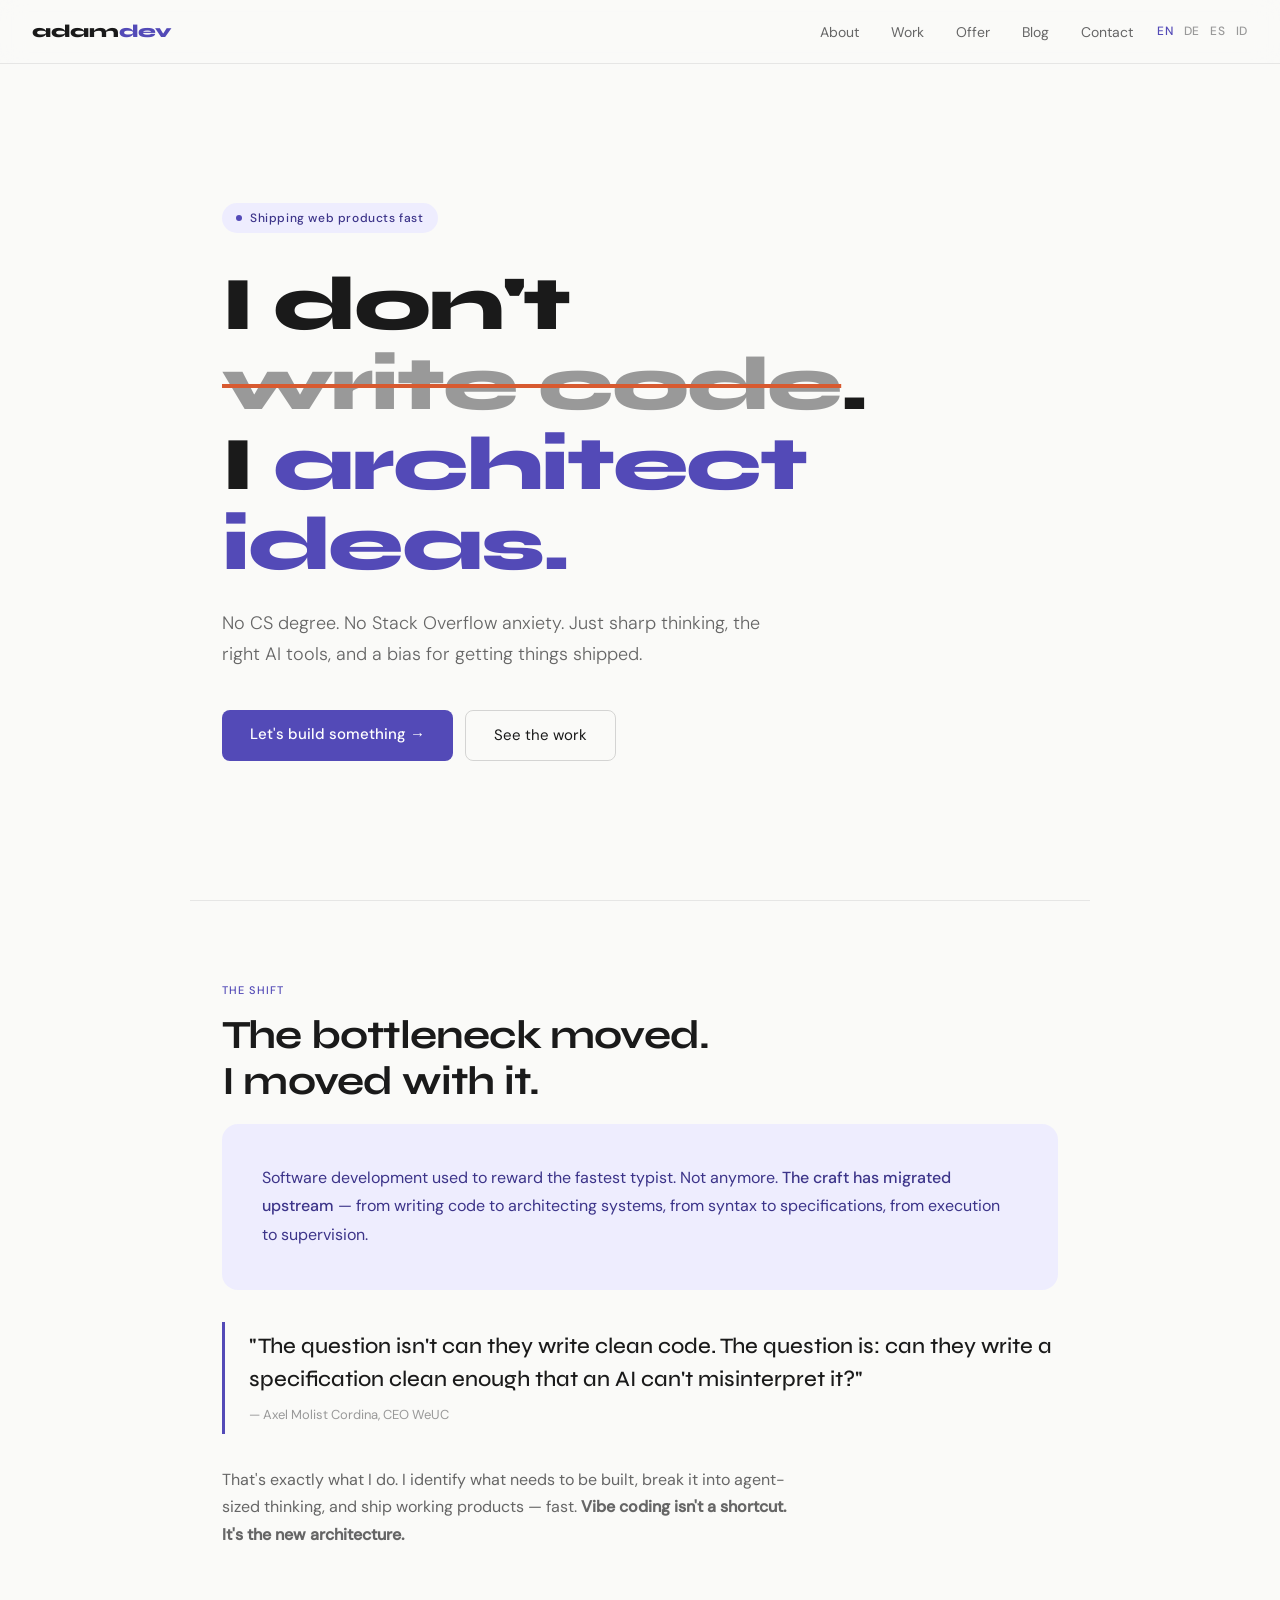
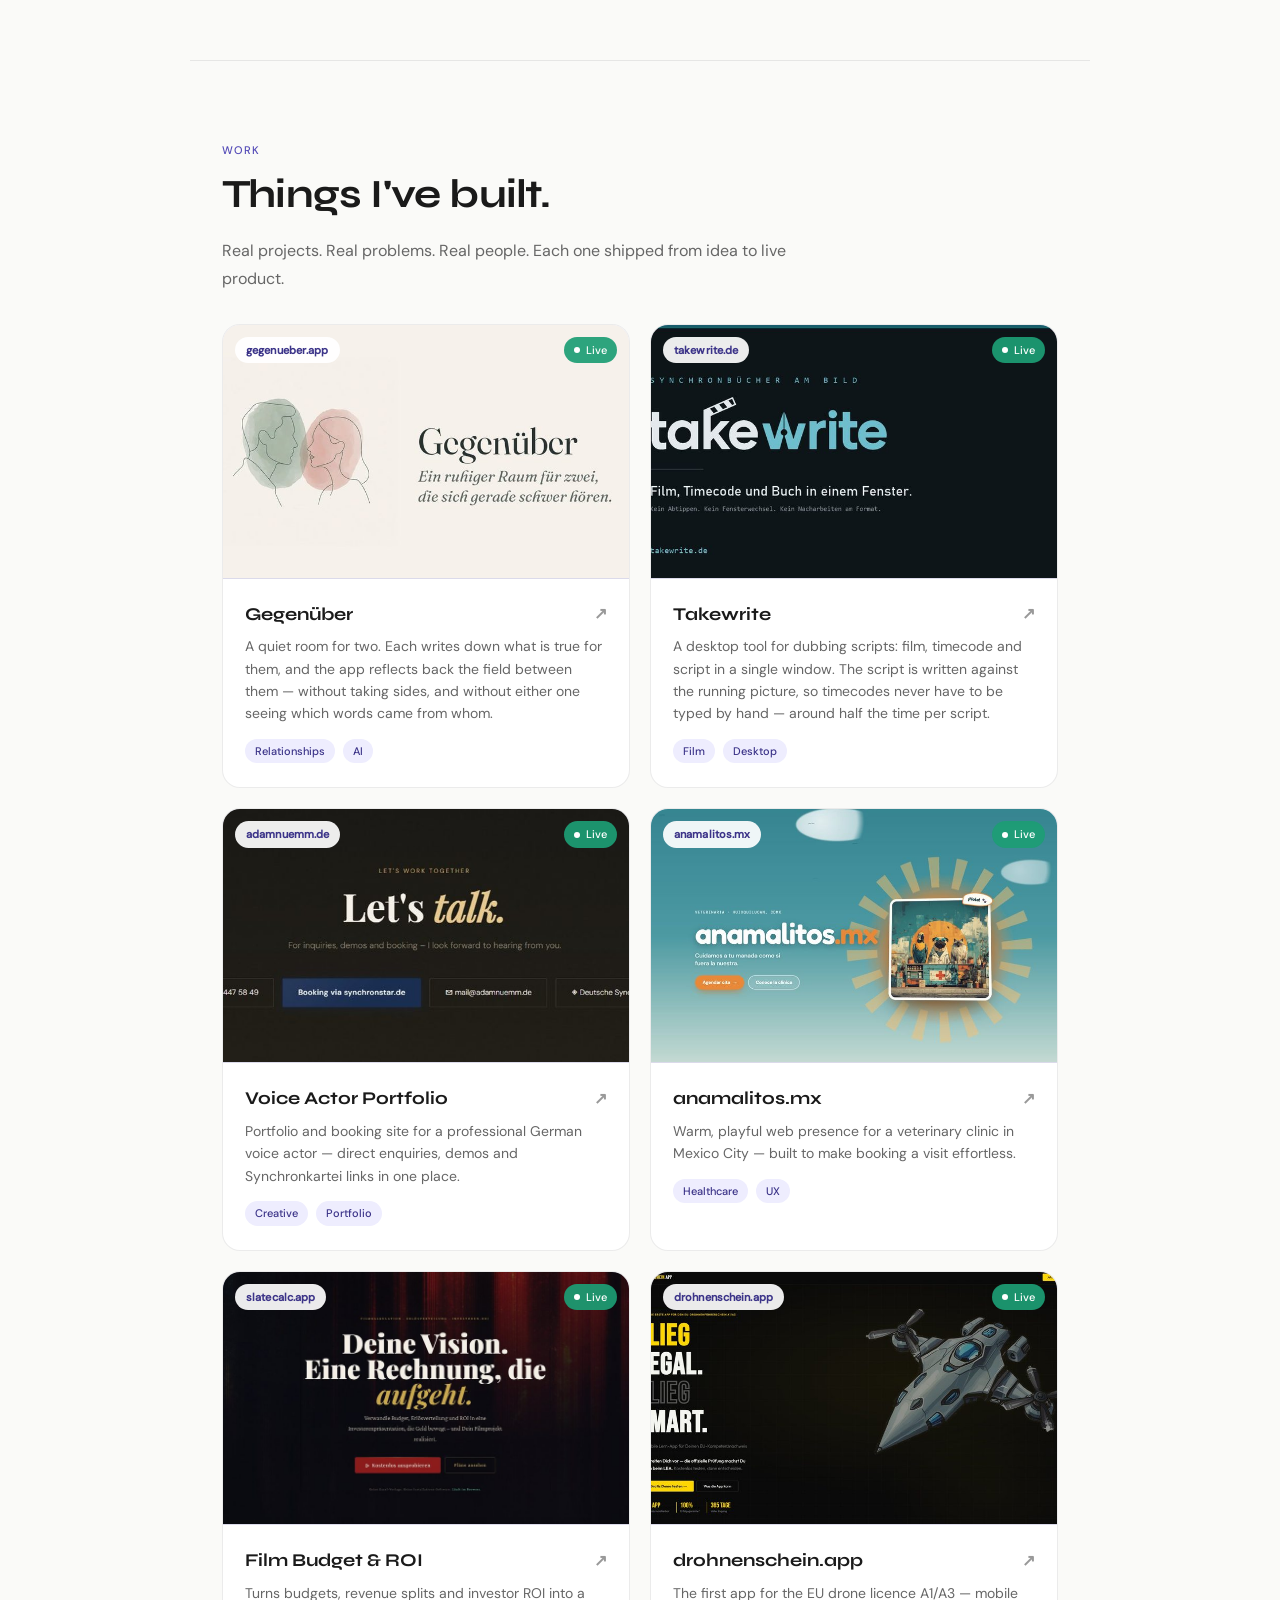
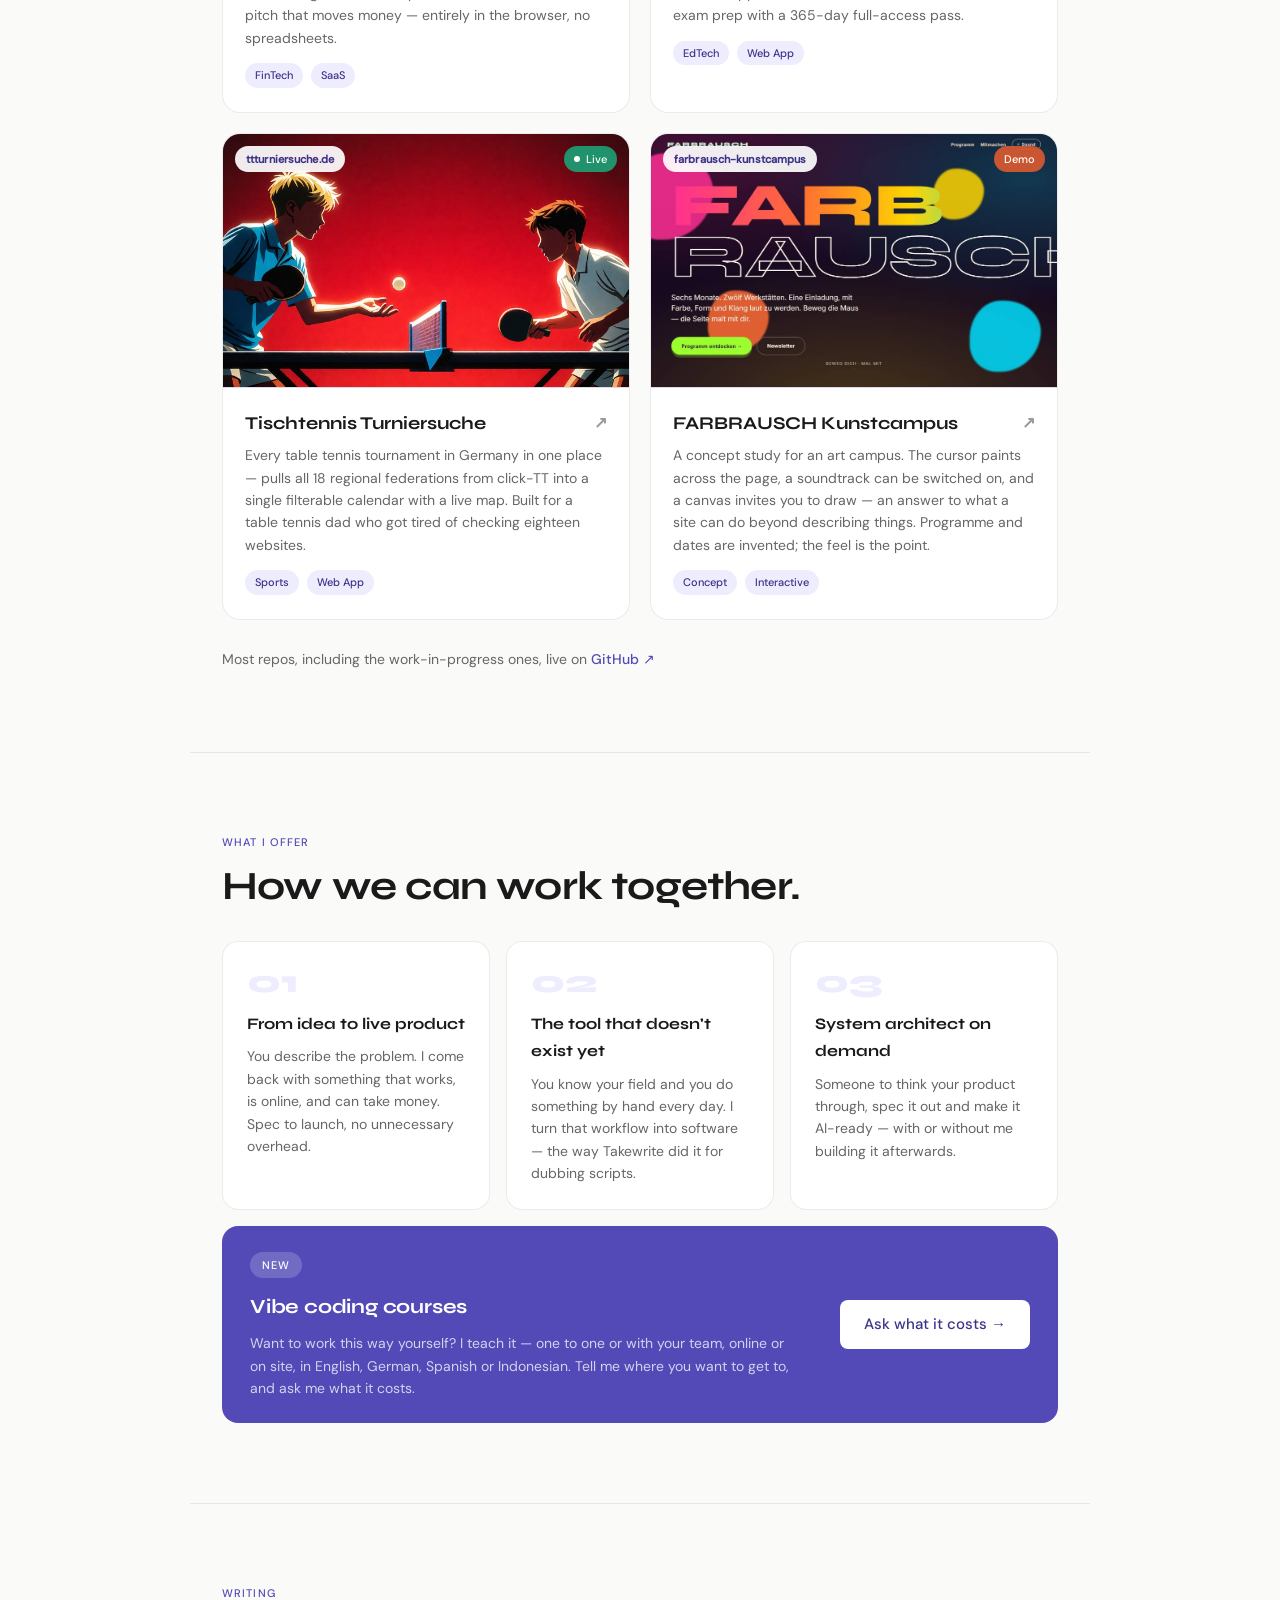
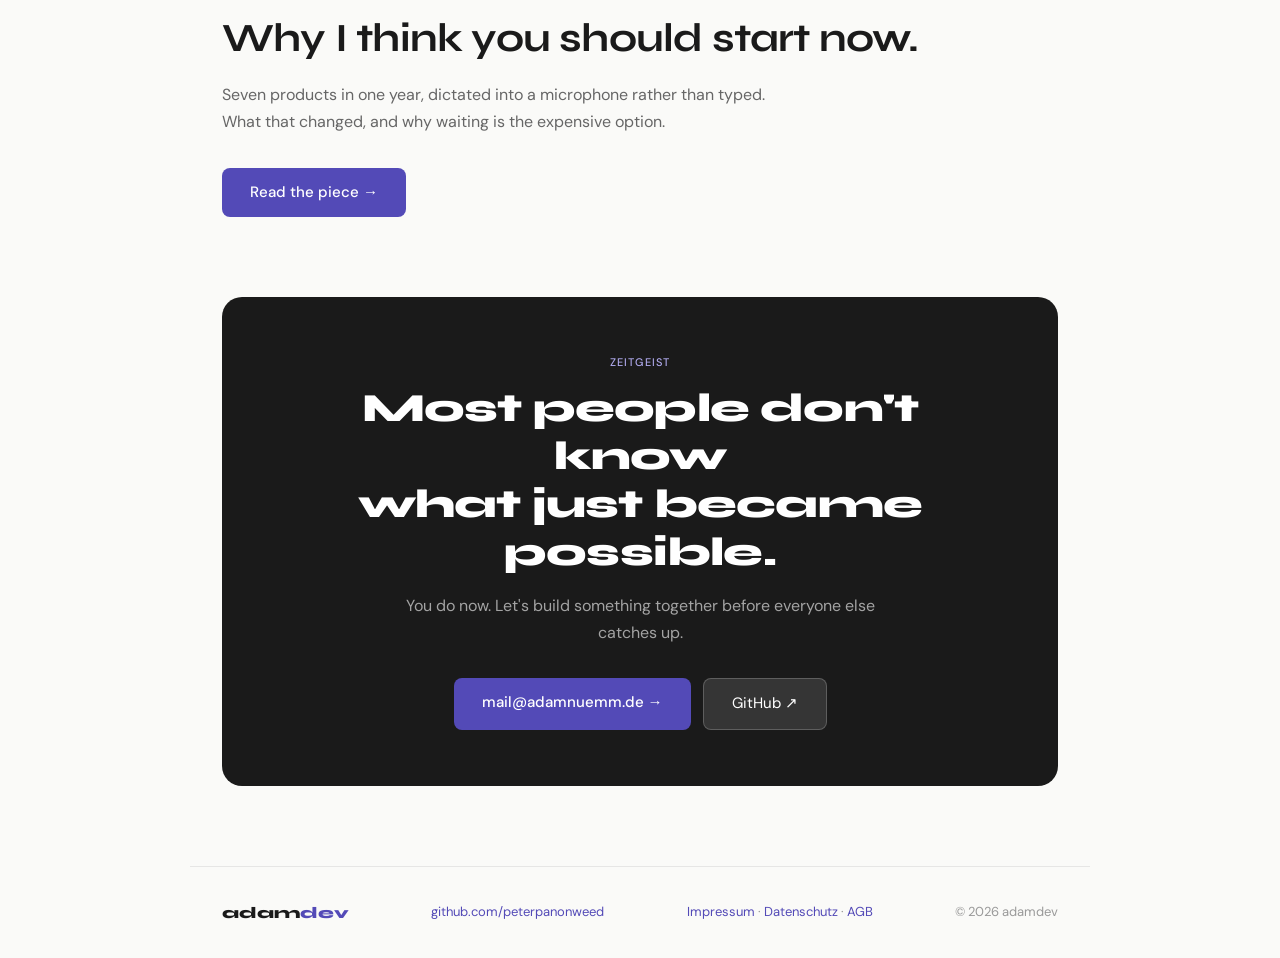
==== commit 4660e7fd: "Vier Sprachfassungen (en/de/es/id), Blogbeitrag zum Vibe Coding, hreflang, Sitemap, robots.txt" ====
--- a/index.html
+++ b/index.html
@@ -6,18 +6,24 @@
 <title>adamdev — I don't write code. I architect ideas.</title>
 <meta name="description" content="adamdev — AI system architect & vibecoder. I turn ideas into working web products, fast. No CS degree, just sharp specs, the right AI tools, and a bias for shipping." />
 <link rel="canonical" href="https://peterpanonweed.github.io/adamdev/" />
+<link rel="alternate" hreflang="en" href="https://peterpanonweed.github.io/adamdev/" />
+<link rel="alternate" hreflang="de" href="https://peterpanonweed.github.io/adamdev/de/" />
+<link rel="alternate" hreflang="es" href="https://peterpanonweed.github.io/adamdev/es/" />
+<link rel="alternate" hreflang="id" href="https://peterpanonweed.github.io/adamdev/id/" />
+<link rel="alternate" hreflang="x-default" href="https://peterpanonweed.github.io/adamdev/" />
 <meta name="theme-color" content="#534AB7" />
-<meta name="author" content="adamdev" />
+<meta name="author" content="Adam Nümm" />
 <!-- Open Graph / social link previews -->
 <meta property="og:type" content="website" />
 <meta property="og:site_name" content="adamdev" />
+<meta property="og:locale" content="en_US" />
 <meta property="og:url" content="https://peterpanonweed.github.io/adamdev/" />
 <meta property="og:title" content="adamdev — I don't write code. I architect ideas." />
 <meta property="og:description" content="AI system architect & vibecoder. I turn ideas into working web products, fast." />
 <meta property="og:image" content="https://peterpanonweed.github.io/adamdev/og-image.jpg" />
 <meta property="og:image:width" content="1200" />
 <meta property="og:image:height" content="630" />
-<meta property="og:image:alt" content="adamdev — I architect ideas. Four shipped projects." />
+<meta property="og:image:alt" content="adamdev — I architect ideas. Eight shipped projects." />
 <meta name="twitter:card" content="summary_large_image" />
 <meta name="twitter:title" content="adamdev — I don't write code. I architect ideas." />
 <meta name="twitter:description" content="AI system architect & vibecoder. I turn ideas into working web products, fast." />
@@ -26,397 +32,37 @@
 <link rel="preload" href="fonts/syne-latin.woff2" as="font" type="font/woff2" crossorigin />
 <link rel="preload" href="fonts/dmsans-latin.woff2" as="font" type="font/woff2" crossorigin />
 <link rel="stylesheet" href="fonts.css" />
+<link rel="stylesheet" href="site.css" />
 <script type="application/ld+json">
 {
   "@context": "https://schema.org",
   "@type": "Person",
-  "name": "adamdev",
-  "alternateName": "Vibecoder · AI System Architect",
+  "name": "Adam Nümm",
+  "alternateName": "adamdev",
   "url": "https://peterpanonweed.github.io/adamdev/",
   "email": "mailto:mail@adamnuemm.de",
   "jobTitle": "AI System Architect",
   "description": "AI system architect and vibecoder who turns ideas into working web products.",
-  "sameAs": ["https://github.com/peterpanonweed"],
-  "knowsAbout": ["AI system architecture", "Vibe coding", "Web development", "Product specification", "Rapid prototyping"]
+  "sameAs": ["https://github.com/peterpanonweed", "https://www.adamnuemm.de"],
+  "knowsAbout": ["AI system architecture", "Vibe coding", "Web development", "Product specification", "Rapid prototyping"],
+  "address": {"@type": "PostalAddress", "addressLocality": "Berlin", "addressCountry": "DE"}
 }
 </script>
-<style>
-:root {
---purple: #534AB7;
---purple-light: #EEEDFE;
---purple-dark: #3C3489;
---purple-mid: #AFA9EC;
---teal: #1D9E75;
---teal-light: #E1F5EE;
---coral: #D85A30;
---coral-light: #FAECE7;
---text: #1a1a1a;
---text-muted: #666;
---text-faint: #999;
---bg: #fafaf8;
---bg-card: #ffffff;
---border: rgba(0,0,0,0.08);
---border-strong: rgba(0,0,0,0.15);
-}
-* { box-sizing: border-box; margin: 0; padding: 0; }
-html { scroll-behavior: smooth; }
-body {
-font-family: 'DM Sans', sans-serif;
-background: var(--bg);
-color: var(--text);
-font-size: 16px;
-line-height: 1.7;
-overflow-x: hidden;
-}
-nav {
-position: fixed; top: 0; left: 0; right: 0; z-index: 100;
-padding: 1rem 2rem;
-display: flex; justify-content: space-between; align-items: center;
-background: rgba(250,250,248,0.85);
-backdrop-filter: blur(12px);
-border-bottom: 0.5px solid var(--border);
-}
-.nav-logo {
-font-family: 'Syne', sans-serif; font-weight: 800; font-size: 18px;
-color: var(--text); text-decoration: none; letter-spacing: -0.02em;
-}
-.nav-logo span { color: var(--purple); }
-.nav-links { display: flex; gap: 2rem; list-style: none; }
-.nav-links a {
-font-size: 14px; color: var(--text-muted);
-text-decoration: none; transition: color 0.2s;
-}
-.nav-links a:hover { color: var(--text); }
-.hero {
-min-height: 100vh;
-display: flex; flex-direction: column; justify-content: center;
-padding: 8rem 2rem 4rem;
-max-width: 900px; margin: 0 auto;
-position: relative;
-}
-.hero-badge {
-display: inline-flex; align-items: center; gap: 8px;
-font-size: 12px; font-weight: 500;
-padding: 5px 14px; border-radius: 20px;
-background: var(--purple-light); color: var(--purple-dark);
-margin-bottom: 2rem; letter-spacing: 0.05em;
-width: fit-content;
-animation: fadeUp 0.6s ease both;
-}
-.hero-badge::before {
-content: ''; width: 6px; height: 6px;
-border-radius: 50%; background: var(--purple);
-animation: pulse 2s infinite;
-}
-@keyframes pulse {
-0%, 100% { opacity: 1; transform: scale(1); }
-50% { opacity: 0.5; transform: scale(0.8); }
-}
-.hero h1 {
-font-family: 'Syne', sans-serif;
-font-size: clamp(38px, 7vw, 76px);
-font-weight: 800; line-height: 1.05; letter-spacing: -0.03em;
-color: var(--text); margin-bottom: 1.5rem;
-animation: fadeUp 0.6s 0.1s ease both;
-}
-.hero h1 em { font-style: normal; color: var(--purple); display: inline-block; }
-.hero h1 .strike {
-color: var(--text-faint);
-display: inline-block;
-white-space: nowrap;
-text-decoration: line-through;
-text-decoration-color: var(--coral);
-text-decoration-thickness: 4px;
--webkit-text-decoration-line: line-through;
--webkit-text-decoration-color: var(--coral);
-}
-.hero h1 .line { display: block; }
-.hero h1 .nobreak { white-space: nowrap; }
-.hero-sub {
-font-size: 18px; color: var(--text-muted);
-max-width: 540px; margin-bottom: 2.5rem; font-weight: 300;
-animation: fadeUp 0.6s 0.2s ease both;
-}
-.hero-cta { display: flex; gap: 12px; flex-wrap: wrap; animation: fadeUp 0.6s 0.3s ease both; }
-.btn-primary {
-background: var(--purple); color: #fff; border: none;
-padding: 12px 28px; border-radius: 8px;
-font-family: 'DM Sans', sans-serif; font-size: 15px; font-weight: 500;
-cursor: pointer; text-decoration: none; display: inline-block;
-transition: background 0.2s, transform 0.15s;
-}
-.btn-primary:hover { background: var(--purple-dark); transform: translateY(-1px); }
-.btn-outline {
-background: transparent; color: var(--text);
-border: 1px solid var(--border-strong);
-padding: 12px 28px; border-radius: 8px;
-font-family: 'DM Sans', sans-serif; font-size: 15px;
-cursor: pointer; text-decoration: none; display: inline-block;
-transition: background 0.2s, transform 0.15s;
-}
-.btn-outline:hover { background: rgba(0,0,0,0.04); transform: translateY(-1px); }
-section {
-max-width: 900px; margin: 0 auto;
-padding: 5rem 2rem;
-border-top: 0.5px solid var(--border);
-}
-.eyebrow {
-font-size: 11px; font-weight: 500; color: var(--purple);
-letter-spacing: 0.1em; text-transform: uppercase;
-margin-bottom: 0.75rem;
-}
-.section-title {
-font-family: 'Syne', sans-serif;
-font-size: clamp(28px, 4vw, 40px);
-font-weight: 700; letter-spacing: -0.02em; line-height: 1.15;
-margin-bottom: 1.25rem; color: var(--text);
-}
-.section-body {
-font-size: 16px; color: var(--text-muted);
-max-width: 580px; margin-bottom: 2rem;
-}
-.manifesto-block {
-background: var(--purple-light);
-border-radius: 16px;
-padding: 2.5rem; margin-bottom: 2rem;
-}
-.manifesto-block p { font-size: 16px; color: #3C3489; line-height: 1.8; }
-.manifesto-block strong { color: var(--purple-dark); font-weight: 500; }
-.quote-pull {
-border-left: 3px solid var(--purple);
-padding: 0.5rem 0 0.5rem 1.5rem;
-margin: 2rem 0;
-}
-.quote-pull p {
-font-family: 'Syne', sans-serif;
-font-size: clamp(18px, 2.5vw, 22px);
-font-weight: 500; color: var(--text); line-height: 1.5;
-}
-.quote-pull cite {
-font-size: 13px; color: var(--text-faint);
-font-style: normal; display: block; margin-top: 0.5rem;
-}
-
-/* ===== Work tiles (visual project cards) ===== */
-.work-grid {
-display: grid;
-grid-template-columns: repeat(2, 1fr);
-gap: 20px; margin-top: 2rem;
-}
-.work-card {
-background: var(--bg-card);
-border: 0.5px solid var(--border);
-border-radius: 18px; overflow: hidden;
-text-decoration: none; color: inherit;
-display: flex; flex-direction: column;
-transition: border-color 0.2s, transform 0.2s, box-shadow 0.2s;
-animation: fadeUp 0.4s ease both;
-}
-.work-card:hover {
-border-color: var(--border-strong);
-transform: translateY(-4px);
-box-shadow: 0 14px 40px rgba(0,0,0,0.10);
-}
-.work-thumb {
-position: relative;
-aspect-ratio: 16 / 10;
-overflow: hidden;
-background: var(--purple-light);
-border-bottom: 0.5px solid var(--border);
-}
-.work-thumb img {
-width: 100%; height: 100%;
-object-fit: cover; display: block;
-transition: transform 0.5s ease;
-}
-.work-card:hover .work-thumb img { transform: scale(1.04); }
-.work-badge {
-position: absolute; top: 12px; left: 12px;
-font-size: 11px; font-weight: 600;
-padding: 4px 11px; border-radius: 20px;
-background: rgba(255,255,255,0.92);
-color: var(--purple-dark);
-backdrop-filter: blur(4px);
-letter-spacing: 0.01em;
-}
-.work-live {
-position: absolute; top: 12px; right: 12px;
-display: inline-flex; align-items: center; gap: 6px;
-font-size: 11px; font-weight: 500;
-padding: 4px 10px; border-radius: 20px;
-background: rgba(29,158,117,0.92); color: #fff;
-}
-.work-demo {
-position: absolute; top: 12px; right: 12px;
-display: inline-flex; align-items: center; gap: 6px;
-font-size: 11px; font-weight: 500;
-padding: 4px 10px; border-radius: 20px;
-background: rgba(216,90,48,0.92); color: #fff;
-}
-.work-live::before {
-content: ''; width: 6px; height: 6px; border-radius: 50%;
-background: #fff;
-}
-.work-body { padding: 1.25rem 1.4rem 1.5rem; }
-.work-body h3 {
-font-family: 'Syne', sans-serif;
-font-size: 18px; font-weight: 700;
-color: var(--text); margin-bottom: 6px;
-display: flex; align-items: center; justify-content: space-between; gap: 8px;
-}
-.work-arrow {
-font-size: 16px; color: var(--text-faint);
-transition: transform 0.2s, color 0.2s;
-}
-.work-card:hover .work-arrow { transform: translate(2px,-2px); color: var(--purple); }
-.work-body p {
-font-size: 14px; color: var(--text-muted);
-line-height: 1.6; margin-bottom: 14px;
-}
-.work-tags { display: flex; gap: 8px; flex-wrap: wrap; }
-.work-tag {
-font-size: 11px; padding: 3px 10px; border-radius: 20px;
-background: var(--purple-light); color: var(--purple-dark);
-font-weight: 500;
-}
-.work-more { margin-top: 1.75rem; font-size: 14px; color: var(--text-muted); }
-.work-more a { color: var(--purple); text-decoration: none; font-weight: 500; }
-.work-more a:hover { text-decoration: underline; }
-
-.offer-grid {
-display: grid;
-grid-template-columns: repeat(auto-fit, minmax(220px, 1fr));
-gap: 16px; margin-top: 2rem;
-}
-.offer-card {
-border: 0.5px solid var(--border);
-border-radius: 16px; padding: 1.5rem;
-background: var(--bg-card);
-transition: border-color 0.2s;
-}
-.offer-card:hover { border-color: var(--purple-mid); }
-.offer-num {
-font-family: 'Syne', sans-serif;
-font-size: 32px; font-weight: 800;
-color: var(--purple-light); line-height: 1;
-margin-bottom: 0.75rem;
-}
-.offer-card h3 {
-font-family: 'Syne', sans-serif;
-font-size: 16px; font-weight: 700;
-color: var(--text); margin-bottom: 8px;
-}
-.offer-card p { font-size: 14px; color: var(--text-muted); line-height: 1.6; }
-.banderole {
-margin-top: 16px;
-background: var(--purple);
-border-radius: 16px;
-padding: 1.5rem 1.75rem;
-display: flex; align-items: center; justify-content: space-between;
-gap: 1.5rem; flex-wrap: wrap;
-}
-.banderole-text { flex: 1 1 340px; }
-.banderole-badge {
-display: inline-block;
-font-size: 11px; font-weight: 500;
-letter-spacing: 0.1em; text-transform: uppercase;
-background: rgba(255,255,255,0.18); color: #fff;
-padding: 4px 12px; border-radius: 20px; margin-bottom: 12px;
-}
-.banderole h3 {
-font-family: 'Syne', sans-serif;
-font-size: 20px; font-weight: 700; color: #fff;
-letter-spacing: -0.01em; margin-bottom: 8px;
-}
-.banderole p {
-font-size: 14px; color: rgba(255,255,255,0.75);
-line-height: 1.6; max-width: 54ch;
-}
-.banderole-cta {
-background: #fff; color: var(--purple-dark);
-padding: 12px 24px; border-radius: 8px;
-font-family: 'DM Sans', sans-serif; font-size: 15px; font-weight: 500;
-text-decoration: none; white-space: nowrap;
-transition: background 0.2s, transform 0.15s;
-}
-.banderole-cta:hover { background: var(--purple-light); transform: translateY(-1px); }
-.zeitgeist {
-background: var(--text);
-border-radius: 20px;
-padding: 3.5rem;
-text-align: center;
-}
-.zeitgeist .eyebrow { color: var(--purple-mid); }
-.zeitgeist h2 {
-font-family: 'Syne', sans-serif;
-font-size: clamp(26px, 4vw, 40px);
-font-weight: 800; color: #fff;
-line-height: 1.2; margin-bottom: 1rem;
-letter-spacing: -0.02em;
-}
-.zeitgeist p {
-font-size: 16px; color: rgba(255,255,255,0.6);
-max-width: 480px; margin: 0 auto 2rem;
-}
-footer {
-max-width: 900px; margin: 0 auto;
-padding: 2rem;
-border-top: 0.5px solid var(--border);
-display: flex; justify-content: space-between; align-items: center;
-flex-wrap: wrap; gap: 1rem;
-}
-.footer-logo {
-font-family: 'Syne', sans-serif;
-font-weight: 800; font-size: 16px;
-color: var(--text); text-decoration: none;
-}
-.footer-logo span { color: var(--purple); }
-footer p { font-size: 13px; color: var(--text-faint); }
-footer a { color: var(--purple); text-decoration: none; }
-footer a:hover { text-decoration: underline; }
-@keyframes fadeUp {
-from { opacity: 0; transform: translateY(20px); }
-to { opacity: 1; transform: translateY(0); }
-}
-.fade-in {
-opacity: 0; transform: translateY(24px);
-transition: opacity 0.6s ease, transform 0.6s ease;
-}
-.fade-in.visible { opacity: 1; transform: translateY(0); }
-:focus-visible { outline: 2px solid var(--purple); outline-offset: 3px; border-radius: 4px; }
-@media (max-width: 680px) {
-.work-grid { grid-template-columns: 1fr; }
-}
-@media (max-width: 600px) {
-nav { padding: 1rem; }
-.nav-links { display: none; }
-.hero { padding: 6rem 1.25rem 3rem; }
-.hero h1 { font-size: 36px; }
-section { padding: 3rem 1.25rem; }
-.zeitgeist { padding: 2.5rem 1.5rem; }
-.banderole { padding: 1.5rem 1.25rem; }
-.banderole-cta { width: 100%; text-align: center; }
-footer { padding: 1.5rem 1.25rem; flex-direction: column; align-items: flex-start; }
-}
-@media (max-width: 400px) { .hero h1 { font-size: 30px; } }
-@media (prefers-reduced-motion: reduce) {
-* { animation: none !important; transition: none !important; }
-html { scroll-behavior: auto; }
-.fade-in { opacity: 1; transform: none; }
-}
-</style>
-
 <!-- Cloudflare Web Analytics --><script type="module" src="https://static.cloudflareinsights.com/beacon.min.js" data-cf-beacon='{"token": "98c0cf6b357f46ceb44a4059e5021c60"}'></script><!-- End Cloudflare Web Analytics -->
 </head>
 <body>
 <nav>
-<a href="#" class="nav-logo">adam<span>dev</span></a>
+<a href="index.html" class="nav-logo">adam<span>dev</span></a>
+<div class="nav-right">
 <ul class="nav-links">
 <li><a href="#about">About</a></li>
 <li><a href="#projects">Work</a></li>
 <li><a href="#offer">Offer</a></li>
+<li><a href="blog/vibe-coding.html">Blog</a></li>
 <li><a href="#contact">Contact</a></li>
 </ul>
+<div class="nav-lang"><a href="index.html" hreflang="en" lang="en" class="aktiv" title="English">EN</a><a href="de/" hreflang="de" lang="de" title="Deutsch">DE</a><a href="es/" hreflang="es" lang="es" title="Espanol">ES</a><a href="id/" hreflang="id" lang="id" title="Indonesia">ID</a></div>
+</div>
 </nav>
 
 <div class="hero">
@@ -462,10 +108,9 @@
 
 <div class="work-grid fade-in">
 
-<!-- TILE 1 — Gegenüber (newest, featured first) -->
 <a class="work-card" href="https://gegenueber.app" target="_blank" rel="noopener">
 <div class="work-thumb">
-<img src="[data-uri]" alt="Gegenüber" loading="lazy" decoding="async">
+<img src="img/gegenueber.jpg" alt="Gegenüber" loading="lazy" decoding="async" width="1000" height="625" />
 <span class="work-badge">gegenueber.app</span>
 <span class="work-live">Live</span>
 </div>
@@ -476,10 +121,9 @@
 </div>
 </a>
 
-<!-- TILE 2 — Takewrite -->
 <a class="work-card" href="https://takewrite.de" target="_blank" rel="noopener">
 <div class="work-thumb">
-<img src="[data-uri]" alt="Takewrite" loading="lazy" decoding="async">
+<img src="img/takewrite.jpg" alt="Takewrite" loading="lazy" decoding="async" width="1000" height="625" />
 <span class="work-badge">takewrite.de</span>
 <span class="work-live">Live</span>
 </div>
@@ -490,10 +134,9 @@
 </div>
 </a>
 
-<!-- TILE 2 -->
 <a class="work-card" href="https://www.adamnuemm.de" target="_blank" rel="noopener">
 <div class="work-thumb">
-<img src="[data-uri]" alt="Screenshot of the adamnuemm.de voice actor portfolio" loading="lazy" />
+<img src="img/adamnuemm.jpg" alt="Voice Actor Portfolio" loading="lazy" decoding="async" width="1000" height="625" />
 <span class="work-badge">adamnuemm.de</span>
 <span class="work-live">Live</span>
 </div>
@@ -504,10 +147,9 @@
 </div>
 </a>
 
-<!-- TILE 2 -->
 <a class="work-card" href="https://anamalitos.mx" target="_blank" rel="noopener">
 <div class="work-thumb">
-<img src="[data-uri]" alt="Screenshot of the anamalitos.mx veterinary clinic website" loading="lazy" />
+<img src="img/anamalitos.jpg" alt="anamalitos.mx" loading="lazy" decoding="async" width="1000" height="625" />
 <span class="work-badge">anamalitos.mx</span>
 <span class="work-live">Live</span>
 </div>
@@ -518,10 +160,9 @@
 </div>
 </a>
 
-<!-- TILE 3 -->
 <a class="work-card" href="https://slatecalc.app" target="_blank" rel="noopener">
 <div class="work-thumb">
-<img src="[data-uri]" alt="Screenshot of the film budgeting and ROI tool" loading="lazy" />
+<img src="img/slatecalc.jpg" alt="Film Budget &amp; ROI" loading="lazy" decoding="async" width="1000" height="625" />
 <span class="work-badge">slatecalc.app</span>
 <span class="work-live">Live</span>
 </div>
@@ -532,10 +173,9 @@
 </div>
 </a>
 
-<!-- TILE 4 -->
 <a class="work-card" href="https://peterpanonweed.github.io/drohnenschein/" target="_blank" rel="noopener">
 <div class="work-thumb">
-<img src="[data-uri]" alt="Screenshot of the drohnenschein.app EU drone licence app" loading="lazy" />
+<img src="img/drohnenschein.jpg" alt="drohnenschein.app" loading="lazy" decoding="async" width="1000" height="625" />
 <span class="work-badge">drohnenschein.app</span>
 <span class="work-live">Live</span>
 </div>
@@ -546,10 +186,9 @@
 </div>
 </a>
 
-<!-- TILE 6 -->
 <a class="work-card" href="https://ttturniersuche.de" target="_blank" rel="noopener">
 <div class="work-thumb">
-<img src="[data-uri]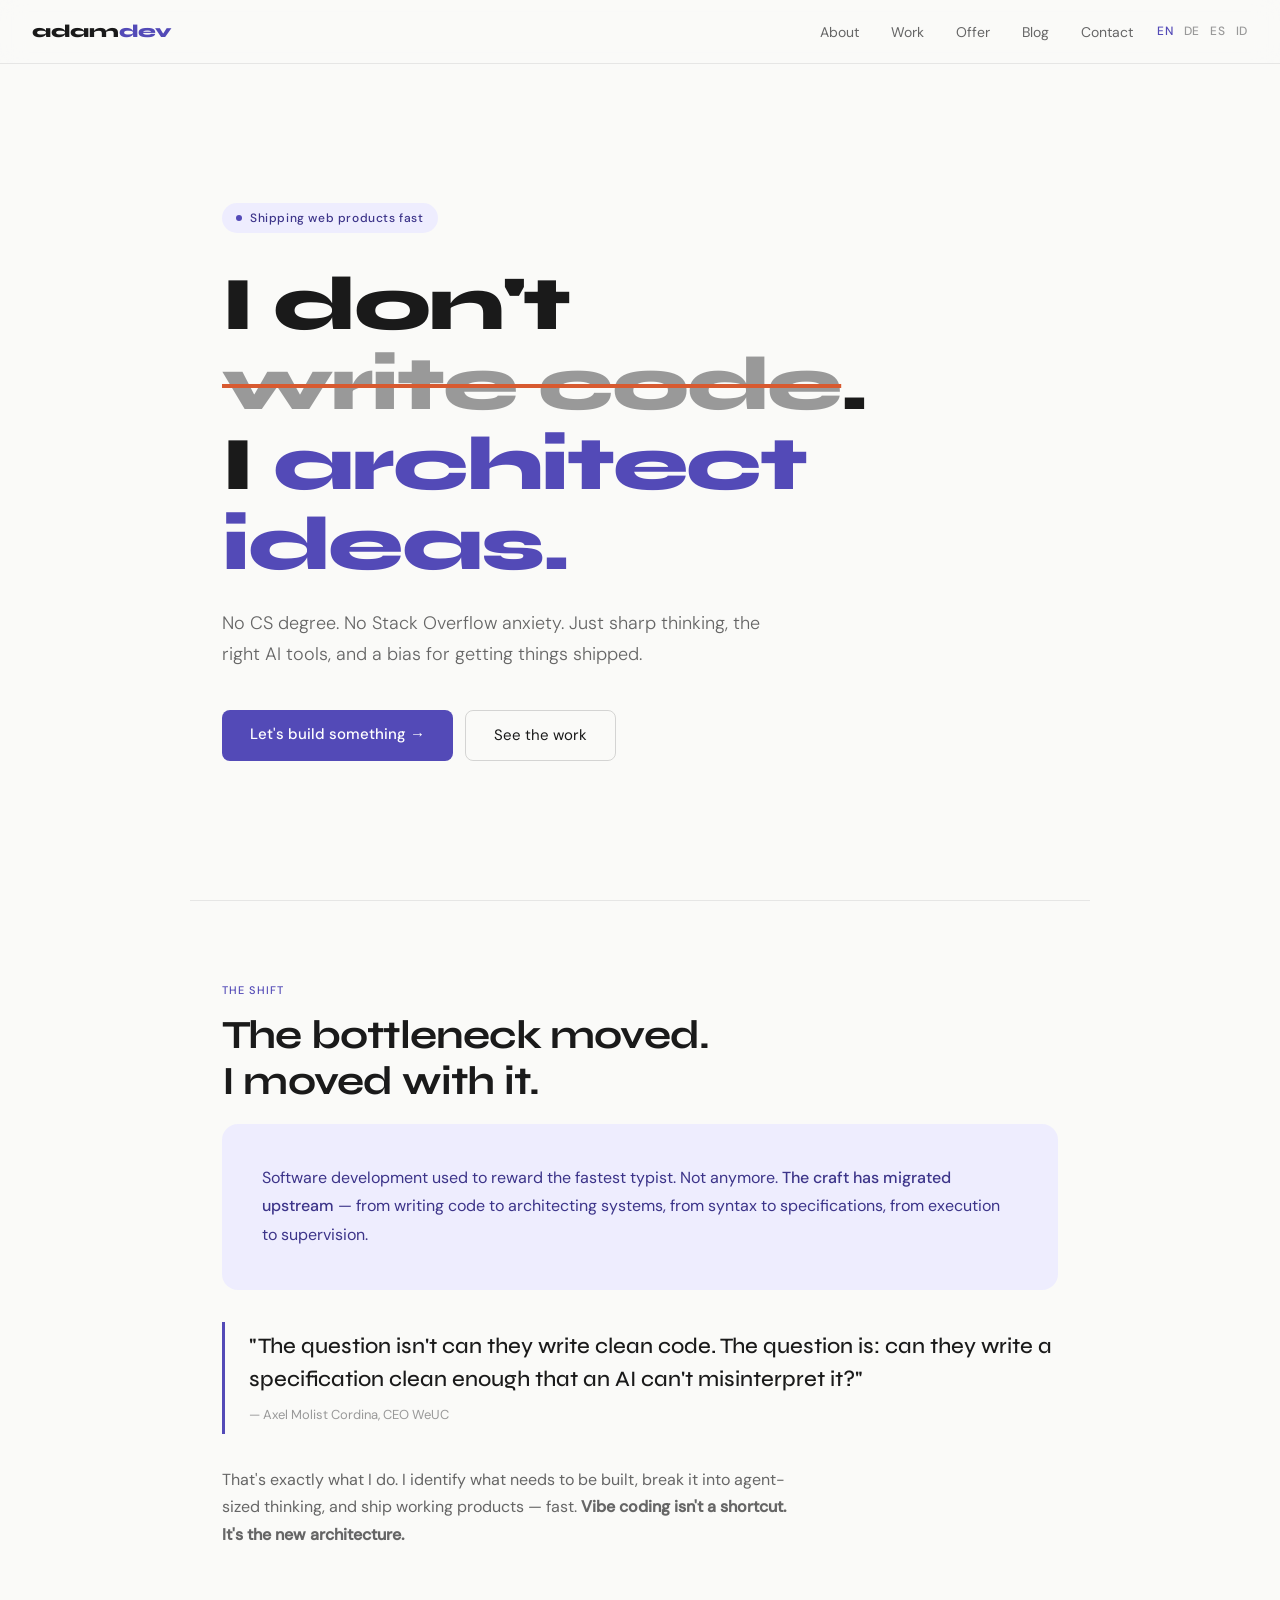
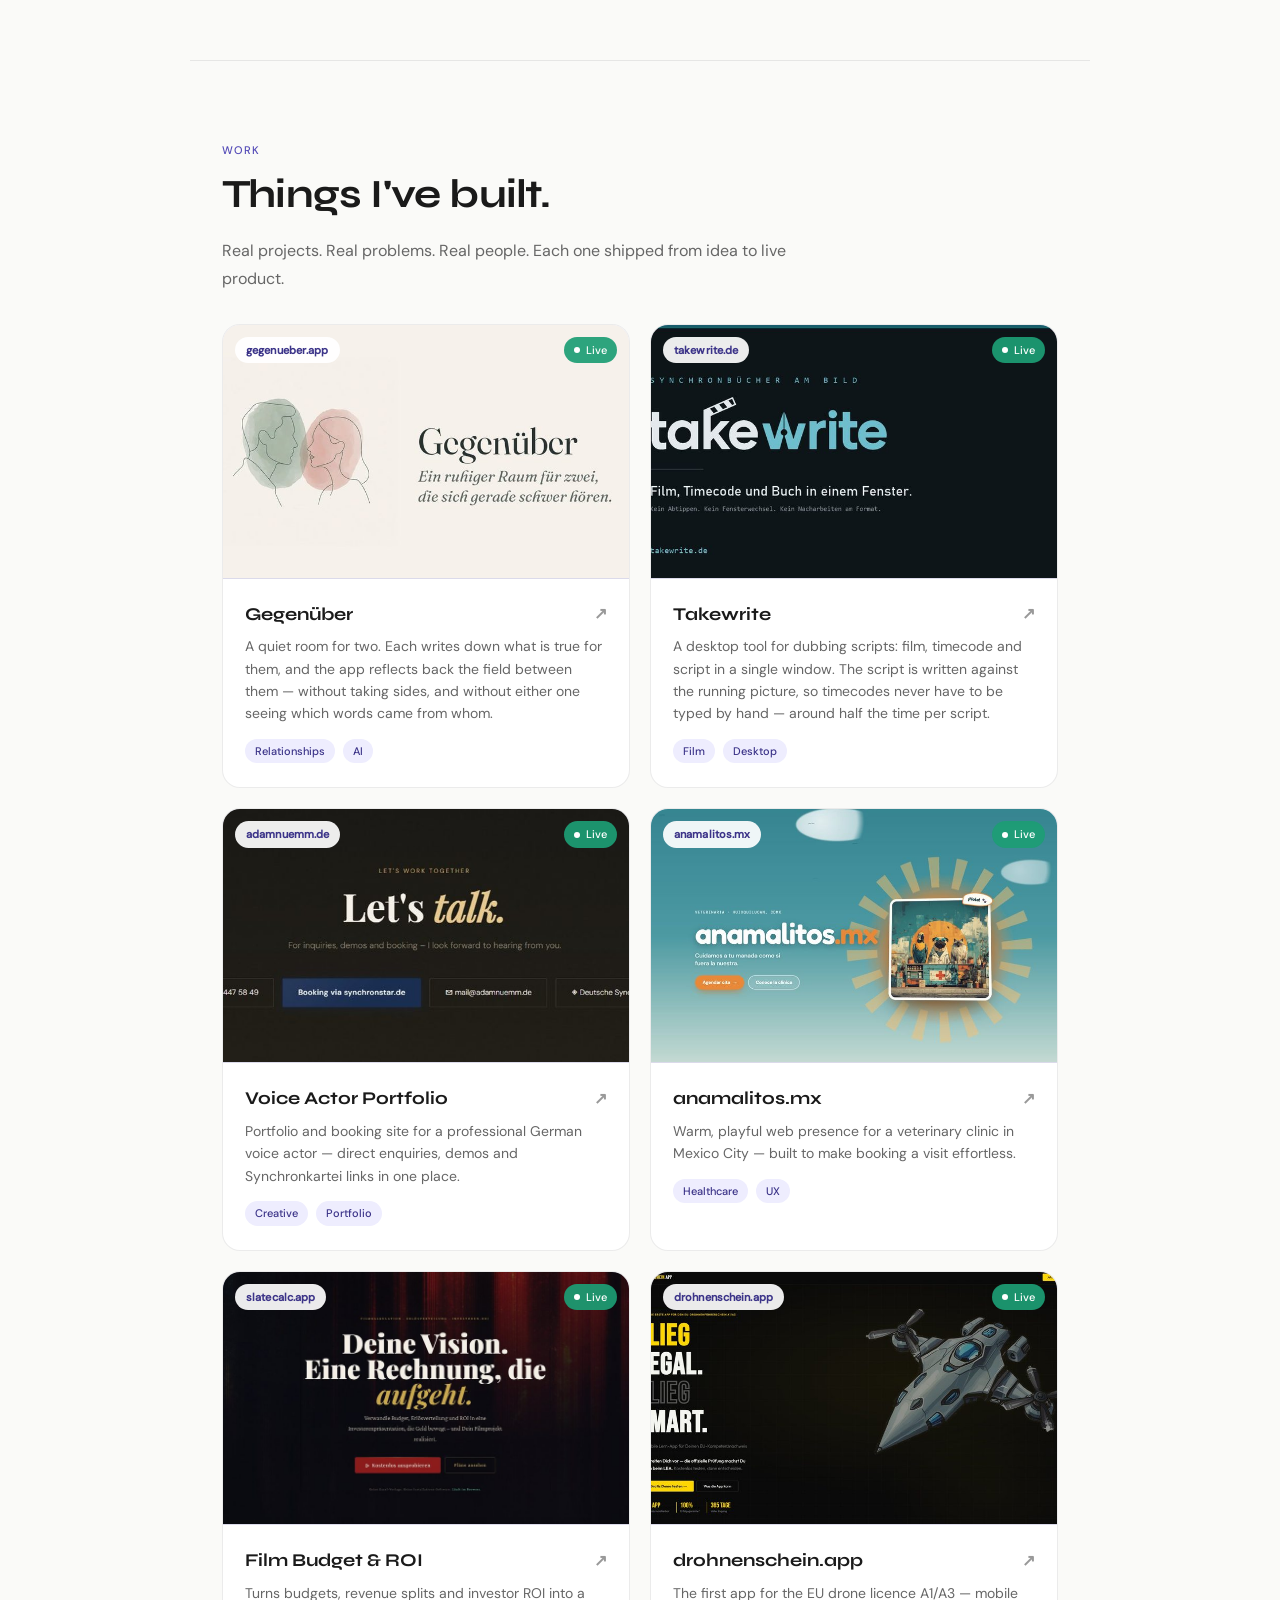
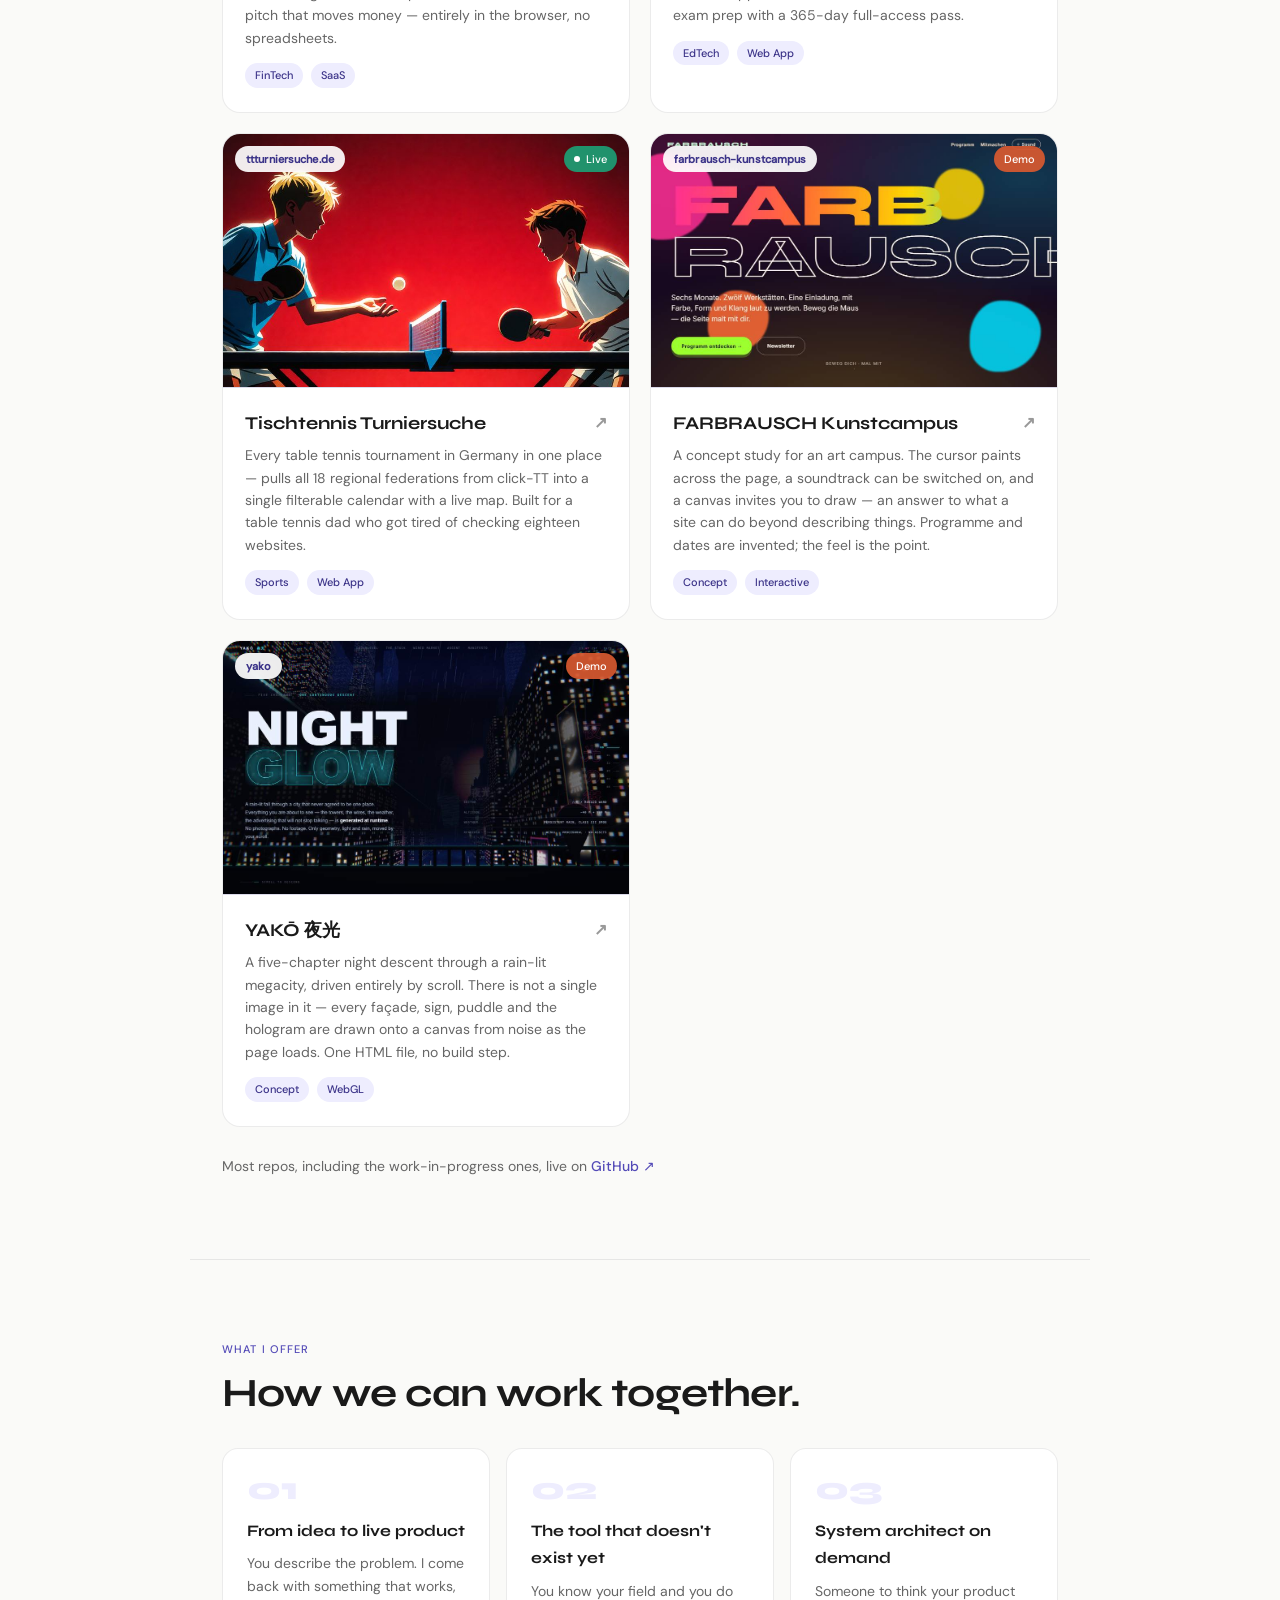
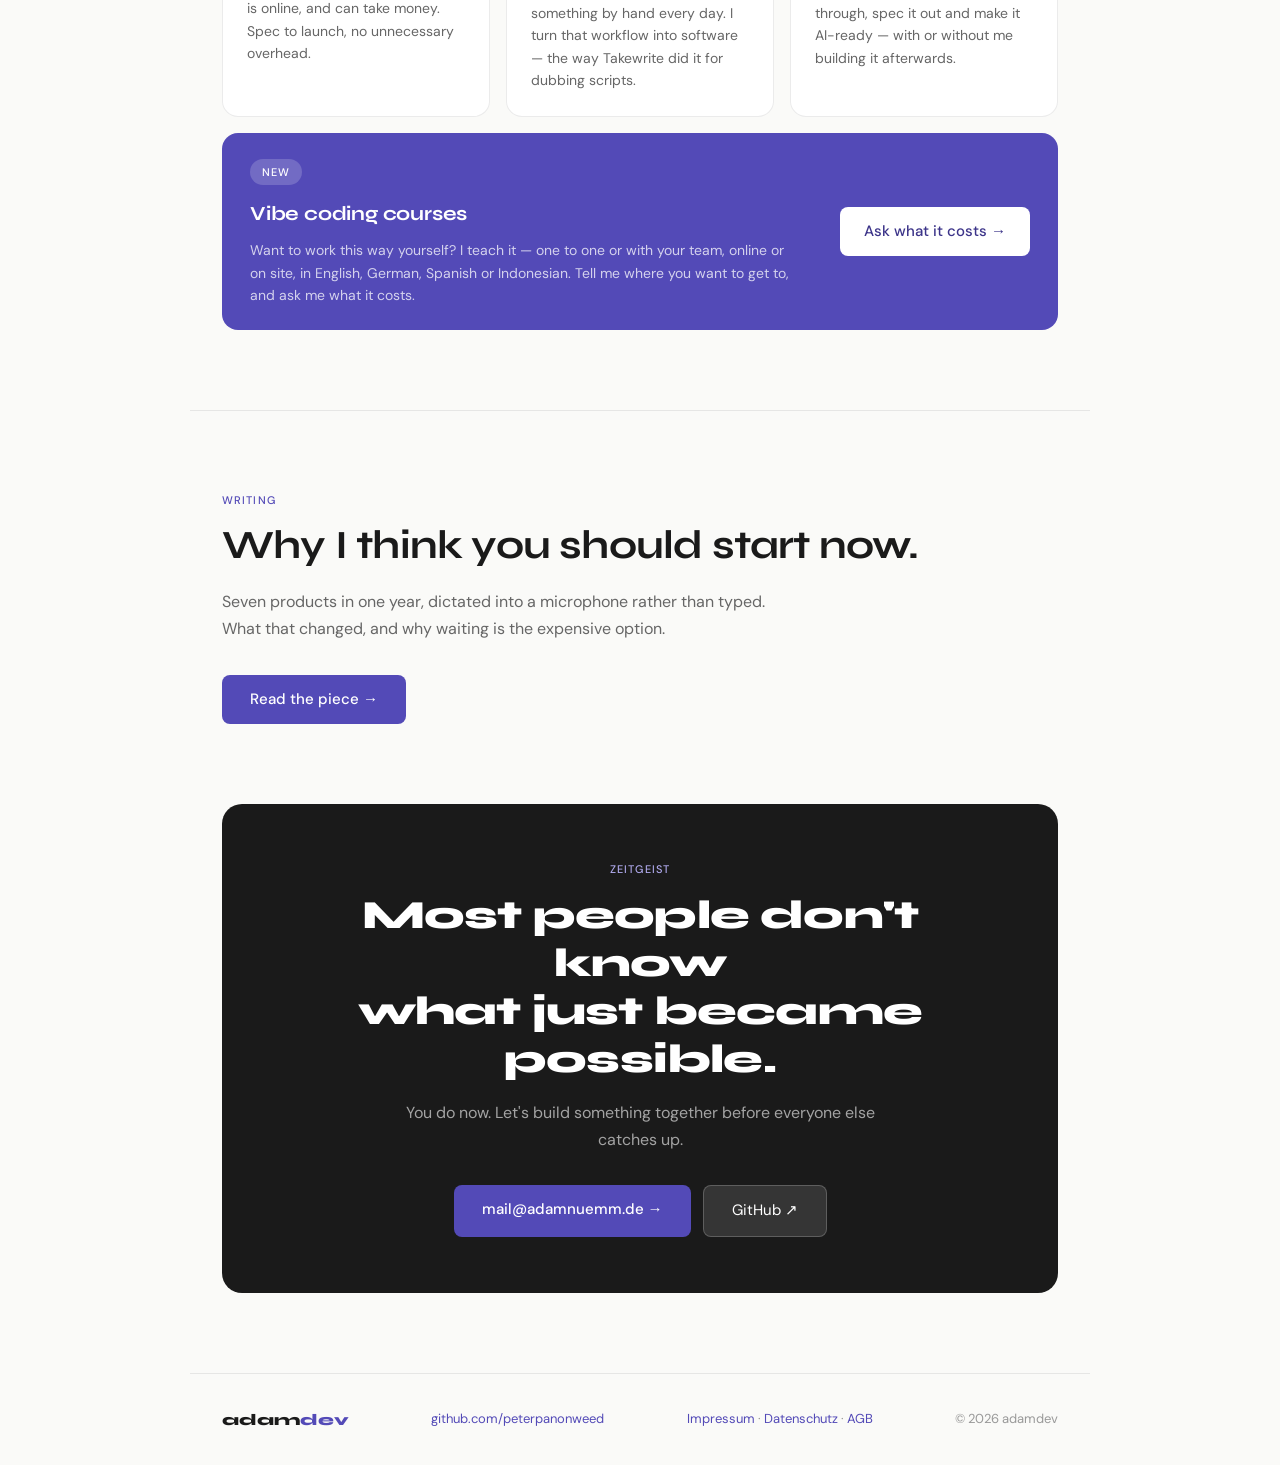
==== commit 82a536c5: "Work: add YAKO as the ninth card A five-chapter procedural WebGL demo, live on GitHub Pages. Same De" ====
--- a/index.html
+++ b/index.html
@@ -23,7 +23,7 @@
 <meta property="og:image" content="https://peterpanonweed.github.io/adamdev/og-image.jpg" />
 <meta property="og:image:width" content="1200" />
 <meta property="og:image:height" content="630" />
-<meta property="og:image:alt" content="adamdev — I architect ideas. Eight shipped projects." />
+<meta property="og:image:alt" content="adamdev — I architect ideas. Nine shipped projects." />
 <meta name="twitter:card" content="summary_large_image" />
 <meta name="twitter:title" content="adamdev — I don't write code. I architect ideas." />
 <meta name="twitter:description" content="AI system architect & vibecoder. I turn ideas into working web products, fast." />
@@ -212,6 +212,19 @@
 </div>
 </a>
 
+<a class="work-card" href="https://peterpanonweed.github.io/yako/" target="_blank" rel="noopener">
+<div class="work-thumb">
+<img src="img/yako.jpg" alt="YAKŌ" loading="lazy" decoding="async" width="1000" height="625" />
+<span class="work-badge">yako</span>
+<span class="work-demo">Demo</span>
+</div>
+<div class="work-body">
+<h3>YAKŌ 夜光 <span class="work-arrow">↗</span></h3>
+<p>A five-chapter night descent through a rain-lit megacity, driven entirely by scroll. There is not a single image in it — every façade, sign, puddle and the hologram are drawn onto a canvas from noise as the page loads. One HTML file, no build step.</p>
+<div class="work-tags"><span class="work-tag">Concept</span><span class="work-tag">WebGL</span></div>
+</div>
+</a>
+
 </div>
 
 <p class="work-more fade-in">Most repos, including the work-in-progress ones, live on <a href="https://github.com/peterpanonweed" target="_blank" rel="noopener">GitHub ↗</a></p>
--- a/site.css
+++ b/site.css
@@ -432,3 +432,22 @@
 .artikel-lead { font-size: 18px; }
 .artikel p { font-size: 16px; }
 }
+
+/* ---------- Umbruch-Absicherung: nie Querscrollen auf dem Telefon ----------
+   Die Ueberschrift haelt "I architect" bewusst zusammen. In Sprachen mit
+   laengeren Woertern (indonesisch "Saya merancang") passt das auf einem
+   360er-Display nicht mehr und schob die Seite 43px nach rechts.
+   Auf schmalen Schirmen darf sie deshalb umbrechen.                        */
+.hero h1 { overflow-wrap: break-word; }
+@media (max-width: 700px) {
+.hero h1 .nobreak { white-space: normal; }
+}
+
+/* Lange Komposita (deutsch: "Verbraucherschlichtungsstelle") duerfen
+   umbrechen statt den Absatz breiter zu machen als den Bildschirm. */
+p, li, h1, h2, h3, .section-title, .artikel-titel, .work-body h3, .offer-card h3 {
+overflow-wrap: break-word;
+}
+.artikel p, .section-body, .manifesto-block p, .work-body p, .offer-card p, .banderole p {
+hyphens: auto;
+}
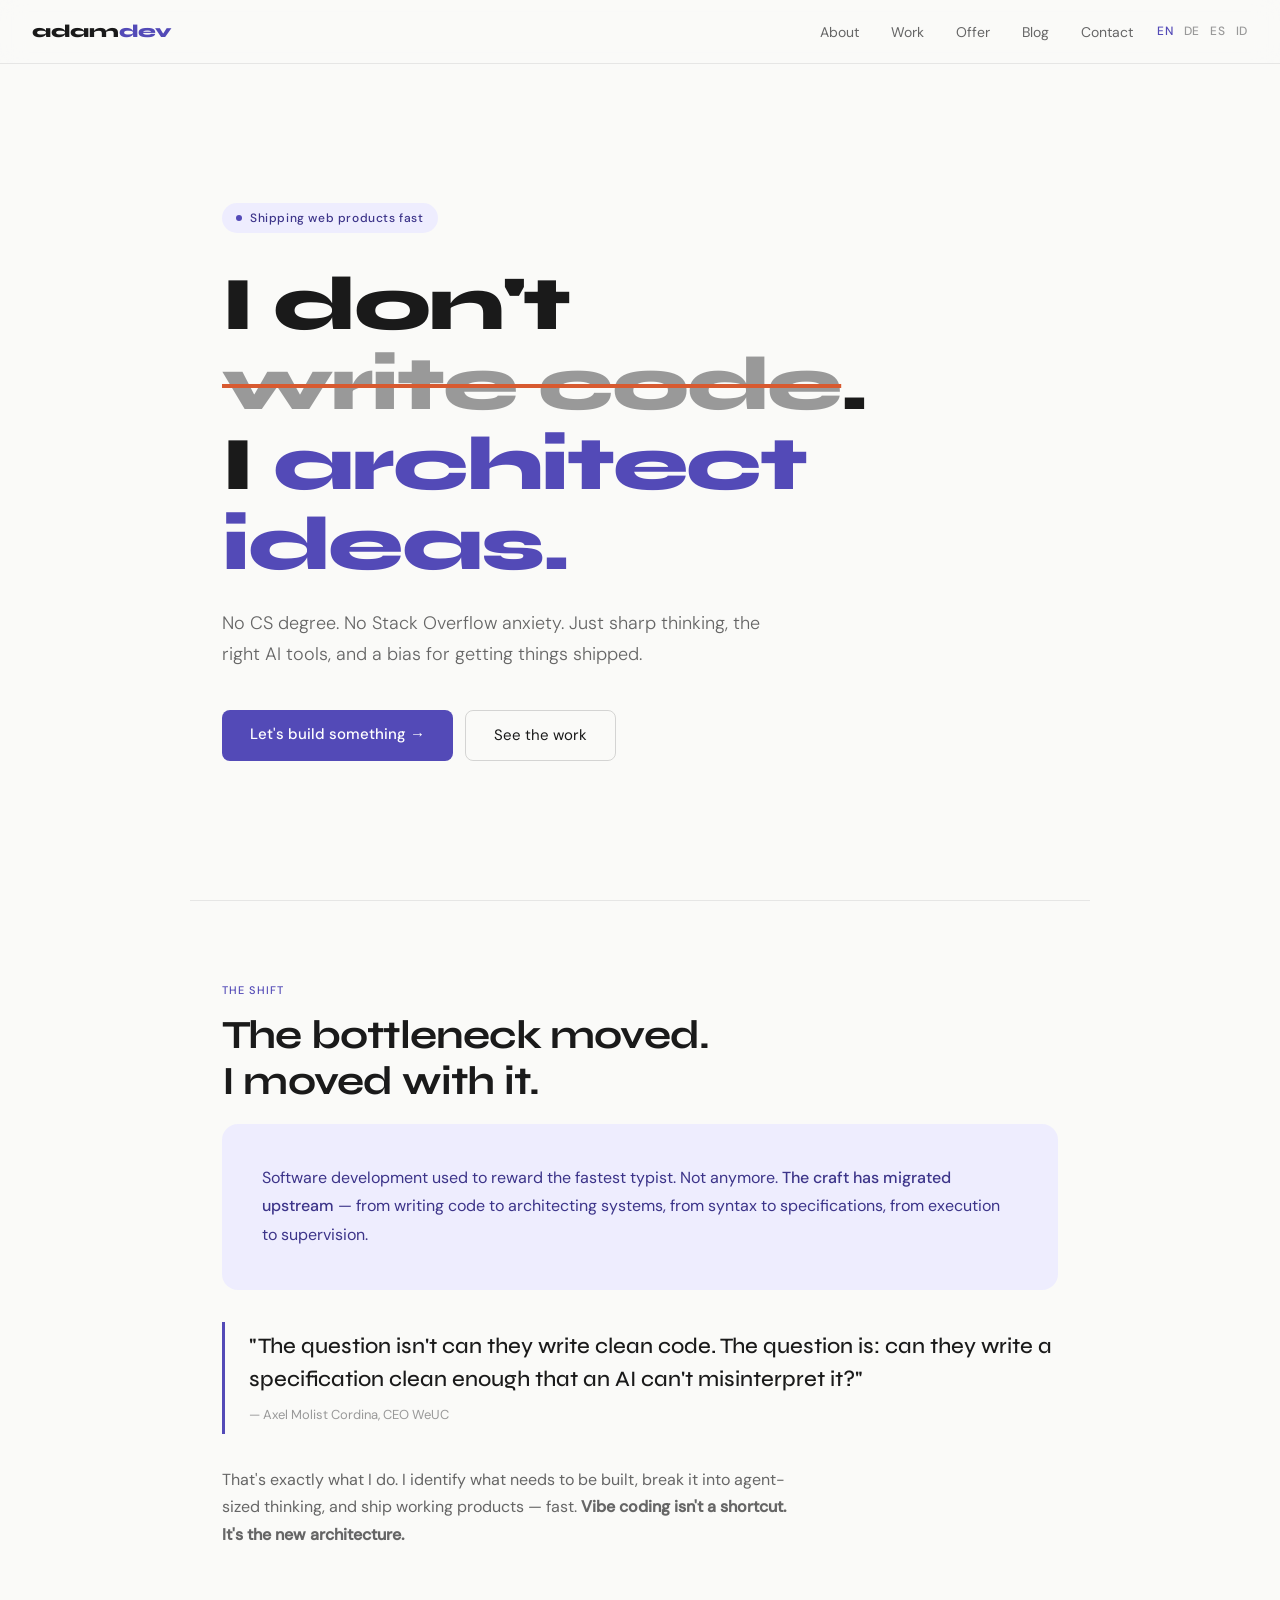
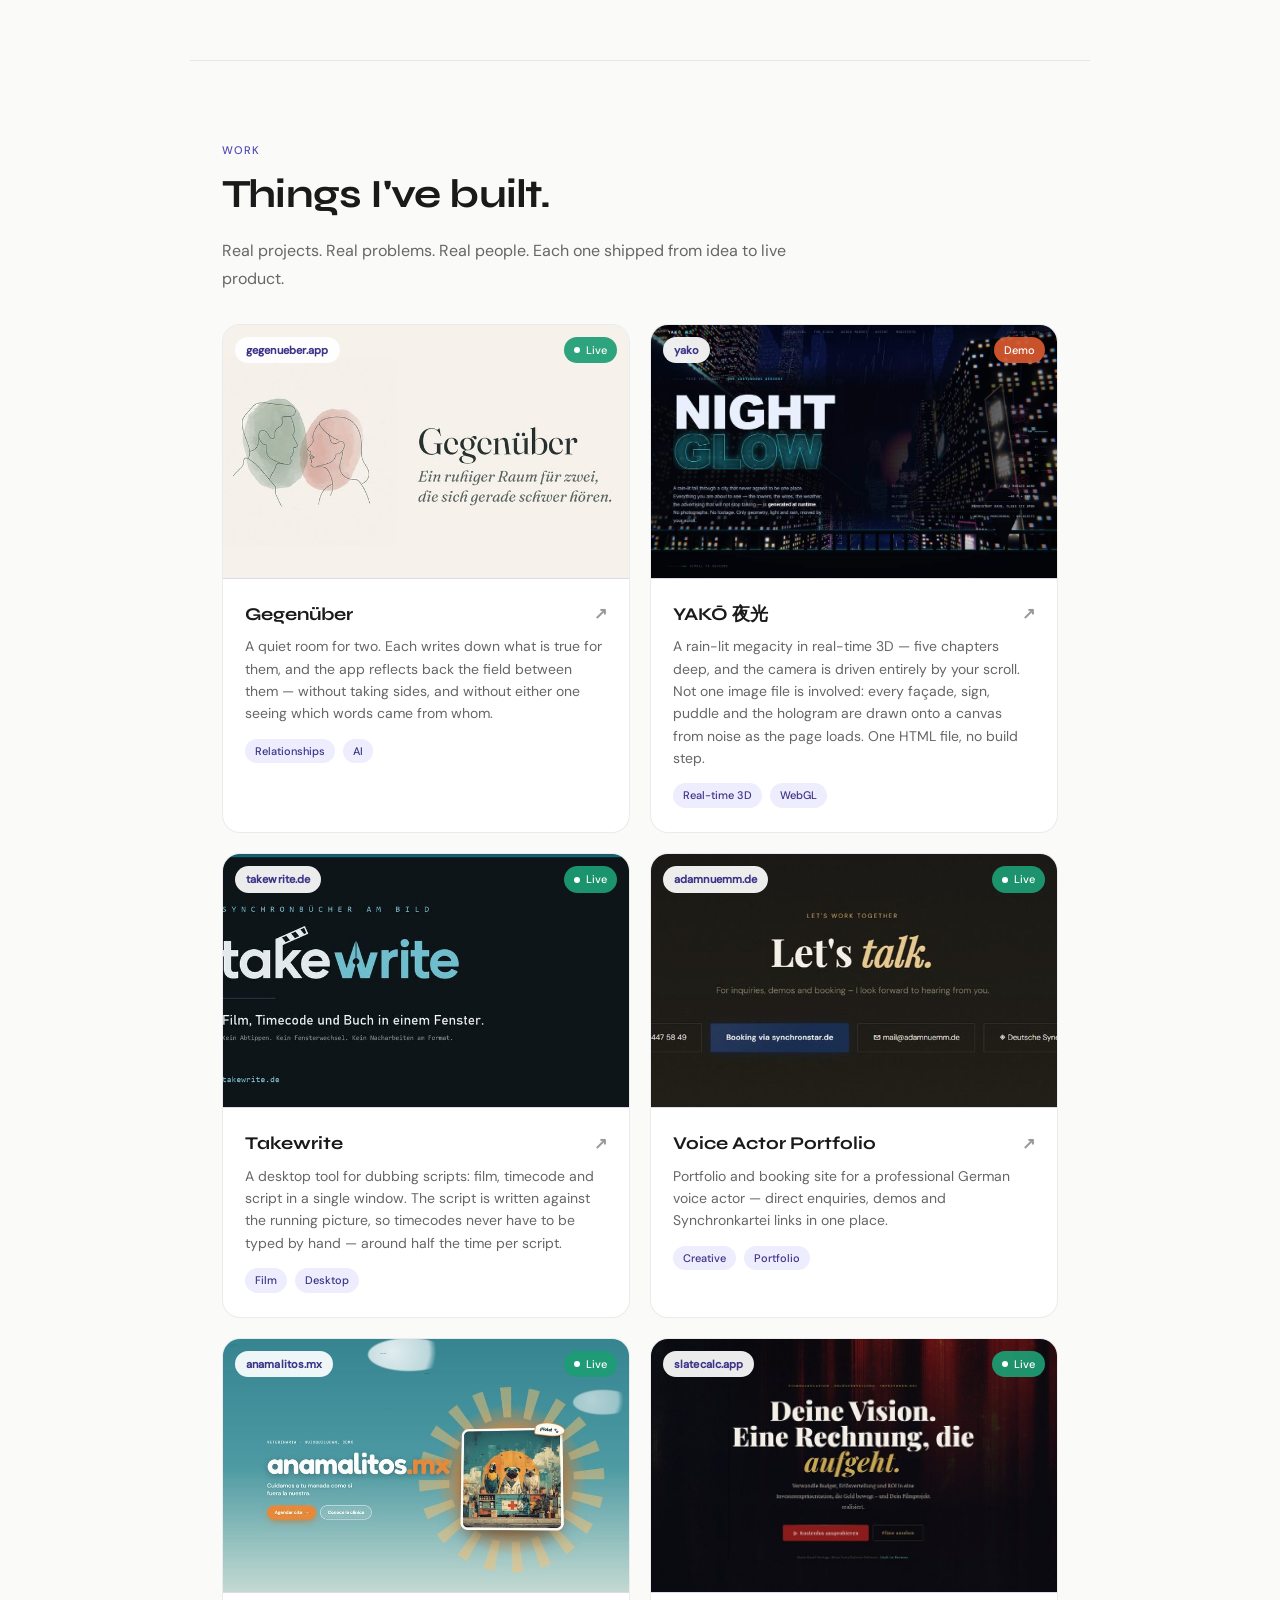
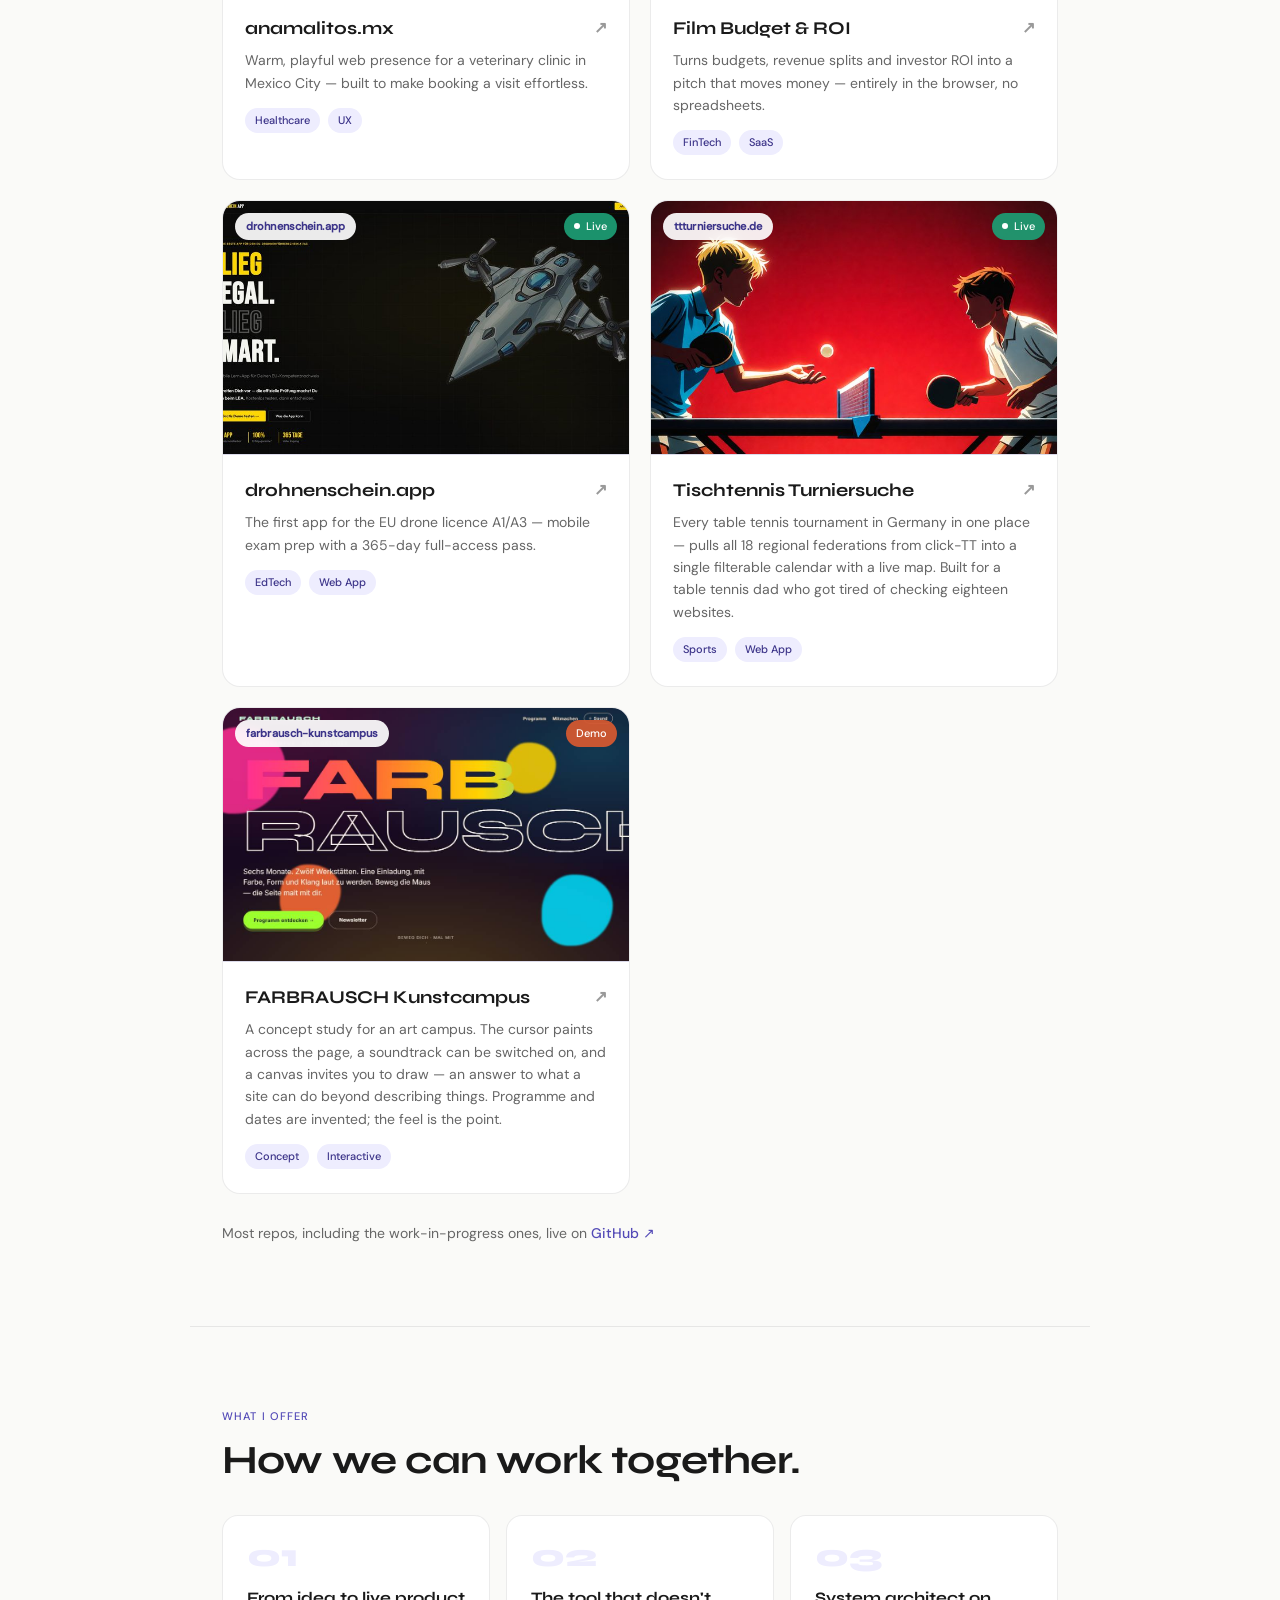
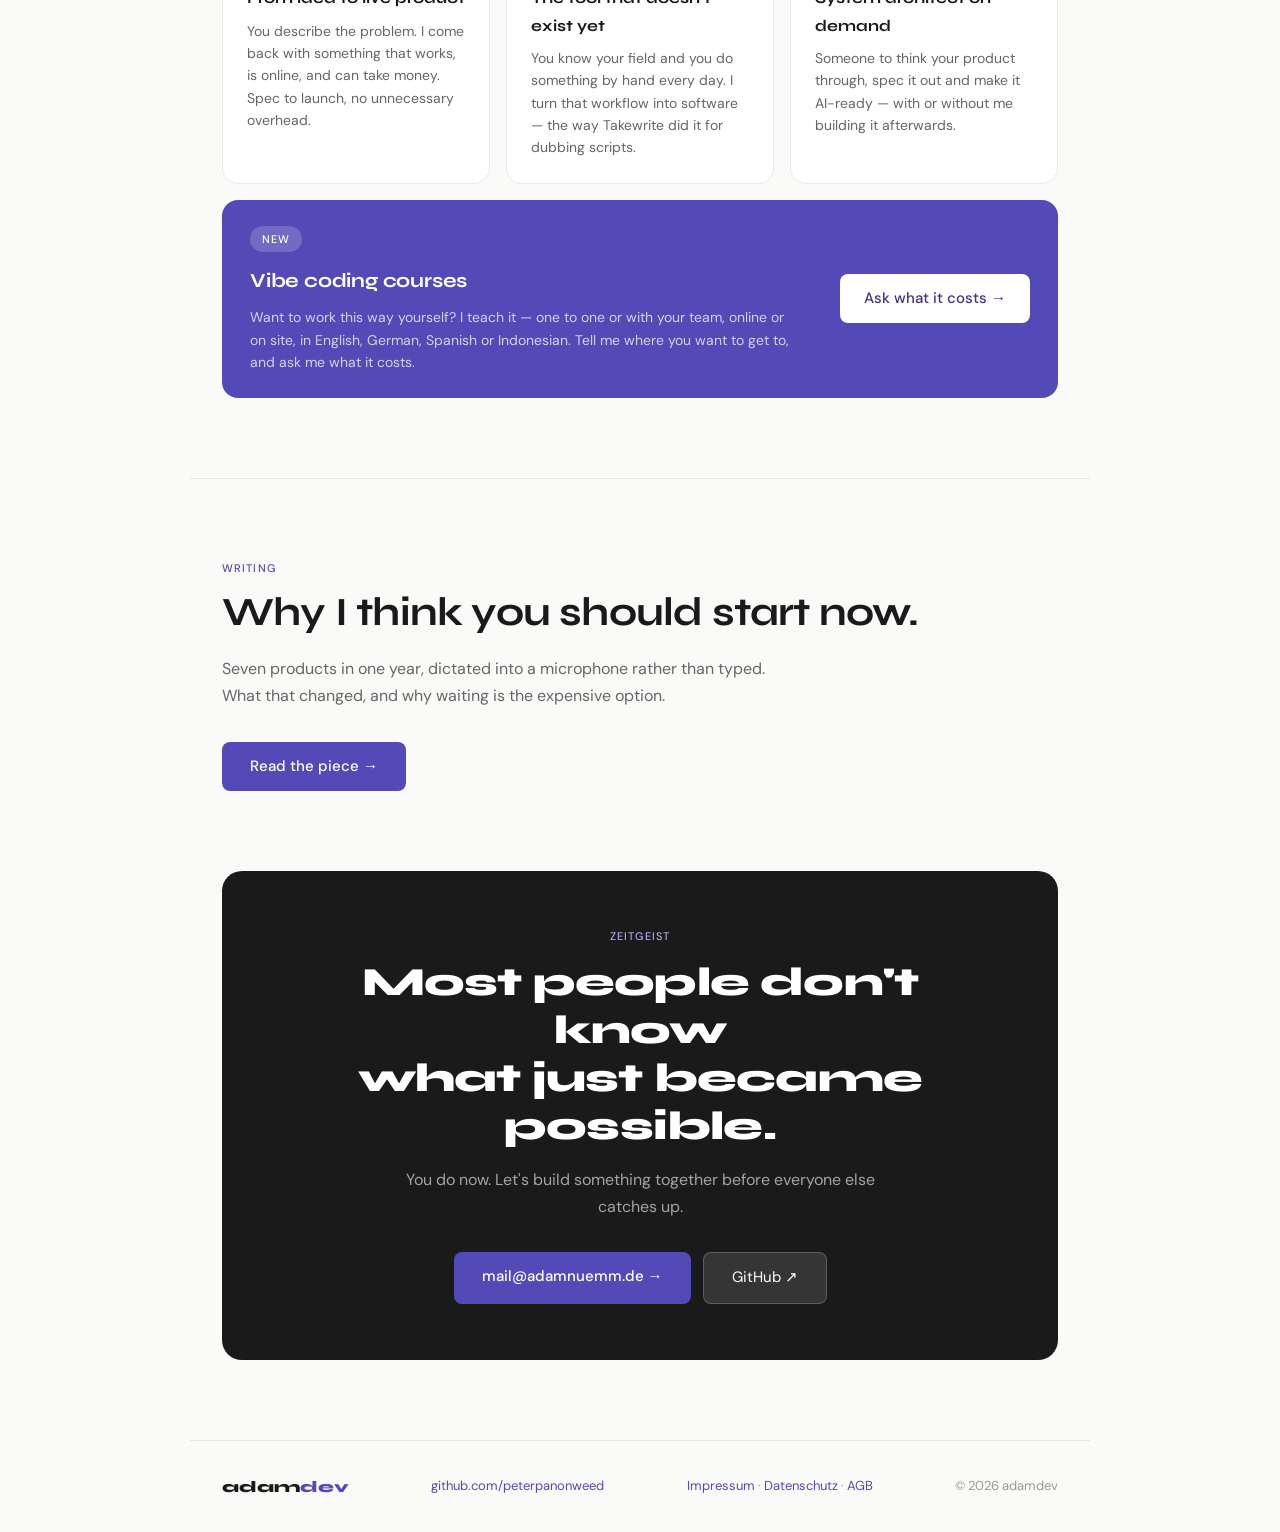
==== commit fdef9867: "Work: move YAKO to the second slot and name the 3D The grid is two columns on desktop, so slot two s" ====
--- a/index.html
+++ b/index.html
@@ -121,6 +121,19 @@
 </div>
 </a>
 
+<a class="work-card" href="https://peterpanonweed.github.io/yako/" target="_blank" rel="noopener">
+<div class="work-thumb">
+<img src="img/yako.jpg" alt="YAKŌ" loading="lazy" decoding="async" width="1000" height="625" />
+<span class="work-badge">yako</span>
+<span class="work-demo">Demo</span>
+</div>
+<div class="work-body">
+<h3>YAKŌ 夜光 <span class="work-arrow">↗</span></h3>
+<p>A rain-lit megacity in real-time 3D — five chapters deep, and the camera is driven entirely by your scroll. Not one image file is involved: every façade, sign, puddle and the hologram are drawn onto a canvas from noise as the page loads. One HTML file, no build step.</p>
+<div class="work-tags"><span class="work-tag">Real-time 3D</span><span class="work-tag">WebGL</span></div>
+</div>
+</a>
+
 <a class="work-card" href="https://takewrite.de" target="_blank" rel="noopener">
 <div class="work-thumb">
 <img src="img/takewrite.jpg" alt="Takewrite" loading="lazy" decoding="async" width="1000" height="625" />
@@ -209,19 +222,6 @@
 <h3>FARBRAUSCH Kunstcampus <span class="work-arrow">↗</span></h3>
 <p>A concept study for an art campus. The cursor paints across the page, a soundtrack can be switched on, and a canvas invites you to draw — an answer to what a site can do beyond describing things. Programme and dates are invented; the feel is the point.</p>
 <div class="work-tags"><span class="work-tag">Concept</span><span class="work-tag">Interactive</span></div>
-</div>
-</a>
-
-<a class="work-card" href="https://peterpanonweed.github.io/yako/" target="_blank" rel="noopener">
-<div class="work-thumb">
-<img src="img/yako.jpg" alt="YAKŌ" loading="lazy" decoding="async" width="1000" height="625" />
-<span class="work-badge">yako</span>
-<span class="work-demo">Demo</span>
-</div>
-<div class="work-body">
-<h3>YAKŌ 夜光 <span class="work-arrow">↗</span></h3>
-<p>A five-chapter night descent through a rain-lit megacity, driven entirely by scroll. There is not a single image in it — every façade, sign, puddle and the hologram are drawn onto a canvas from noise as the page loads. One HTML file, no build step.</p>
-<div class="work-tags"><span class="work-tag">Concept</span><span class="work-tag">WebGL</span></div>
 </div>
 </a>
 
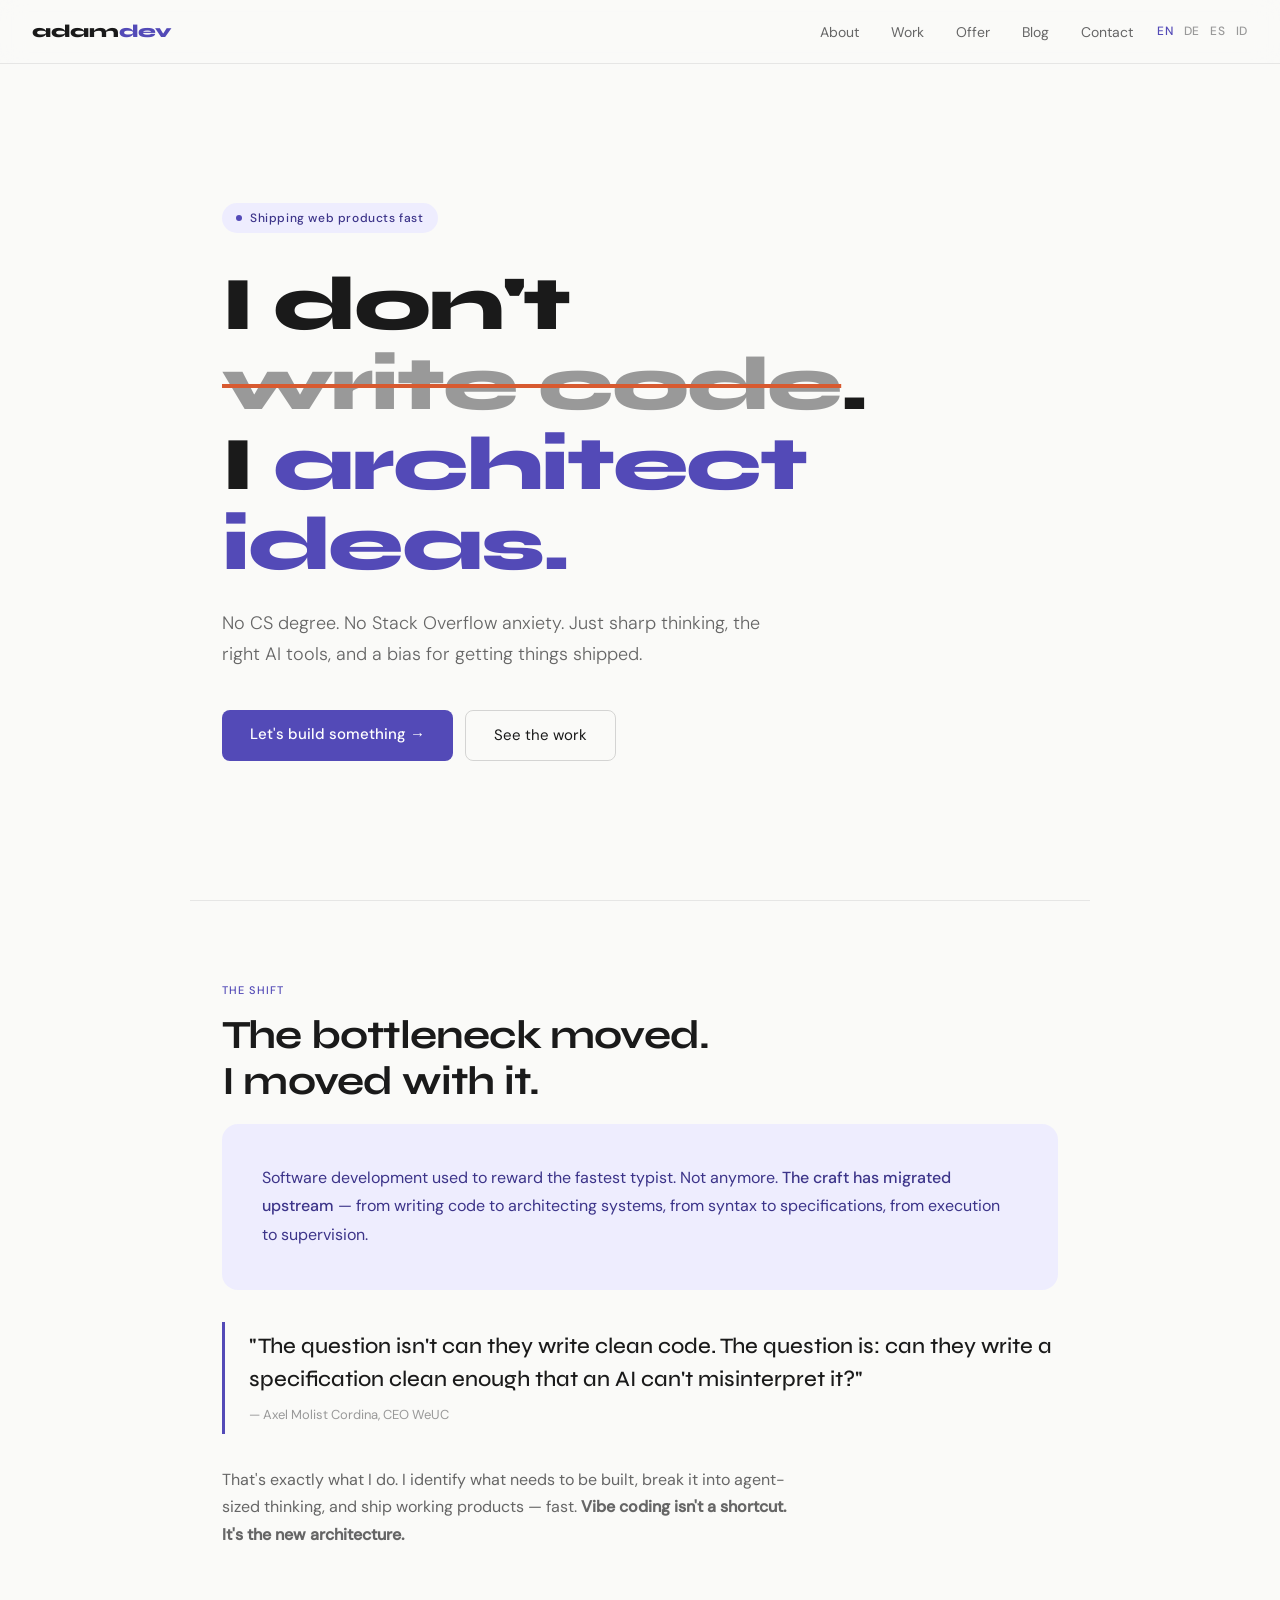
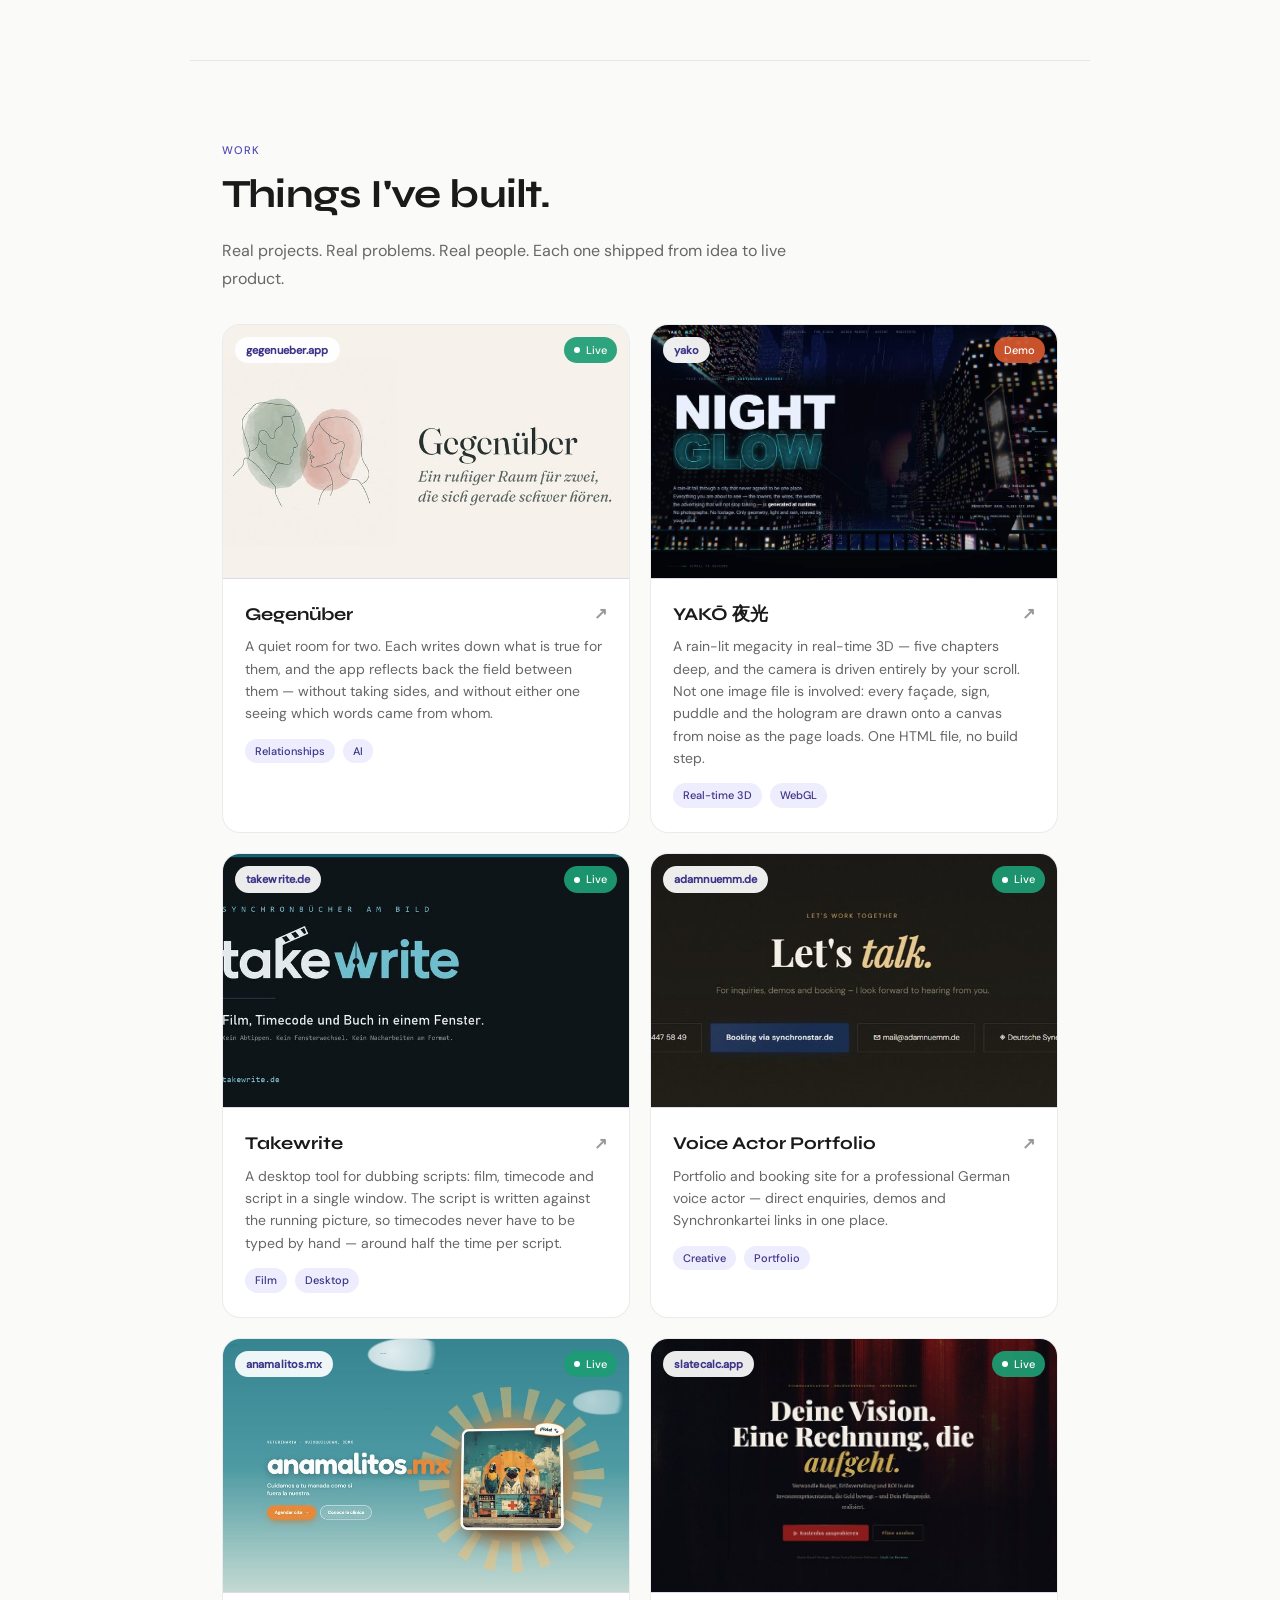
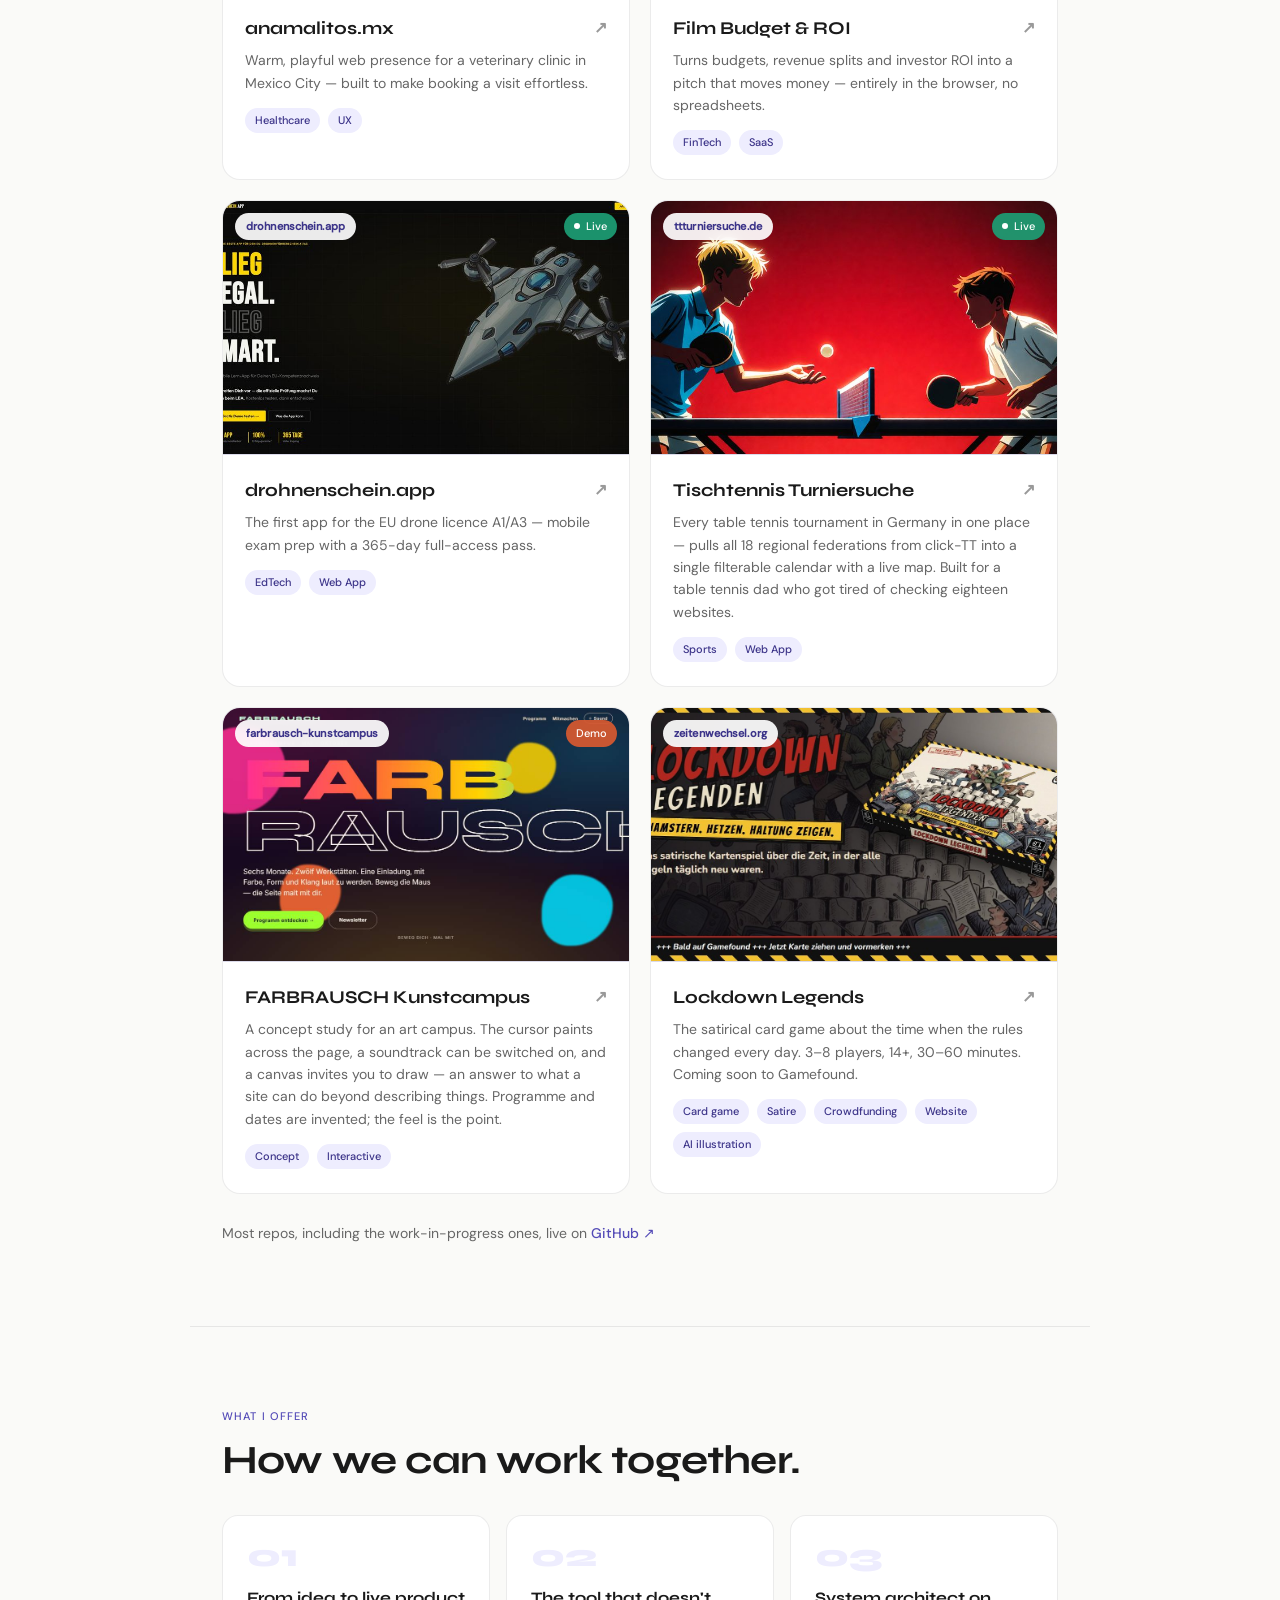
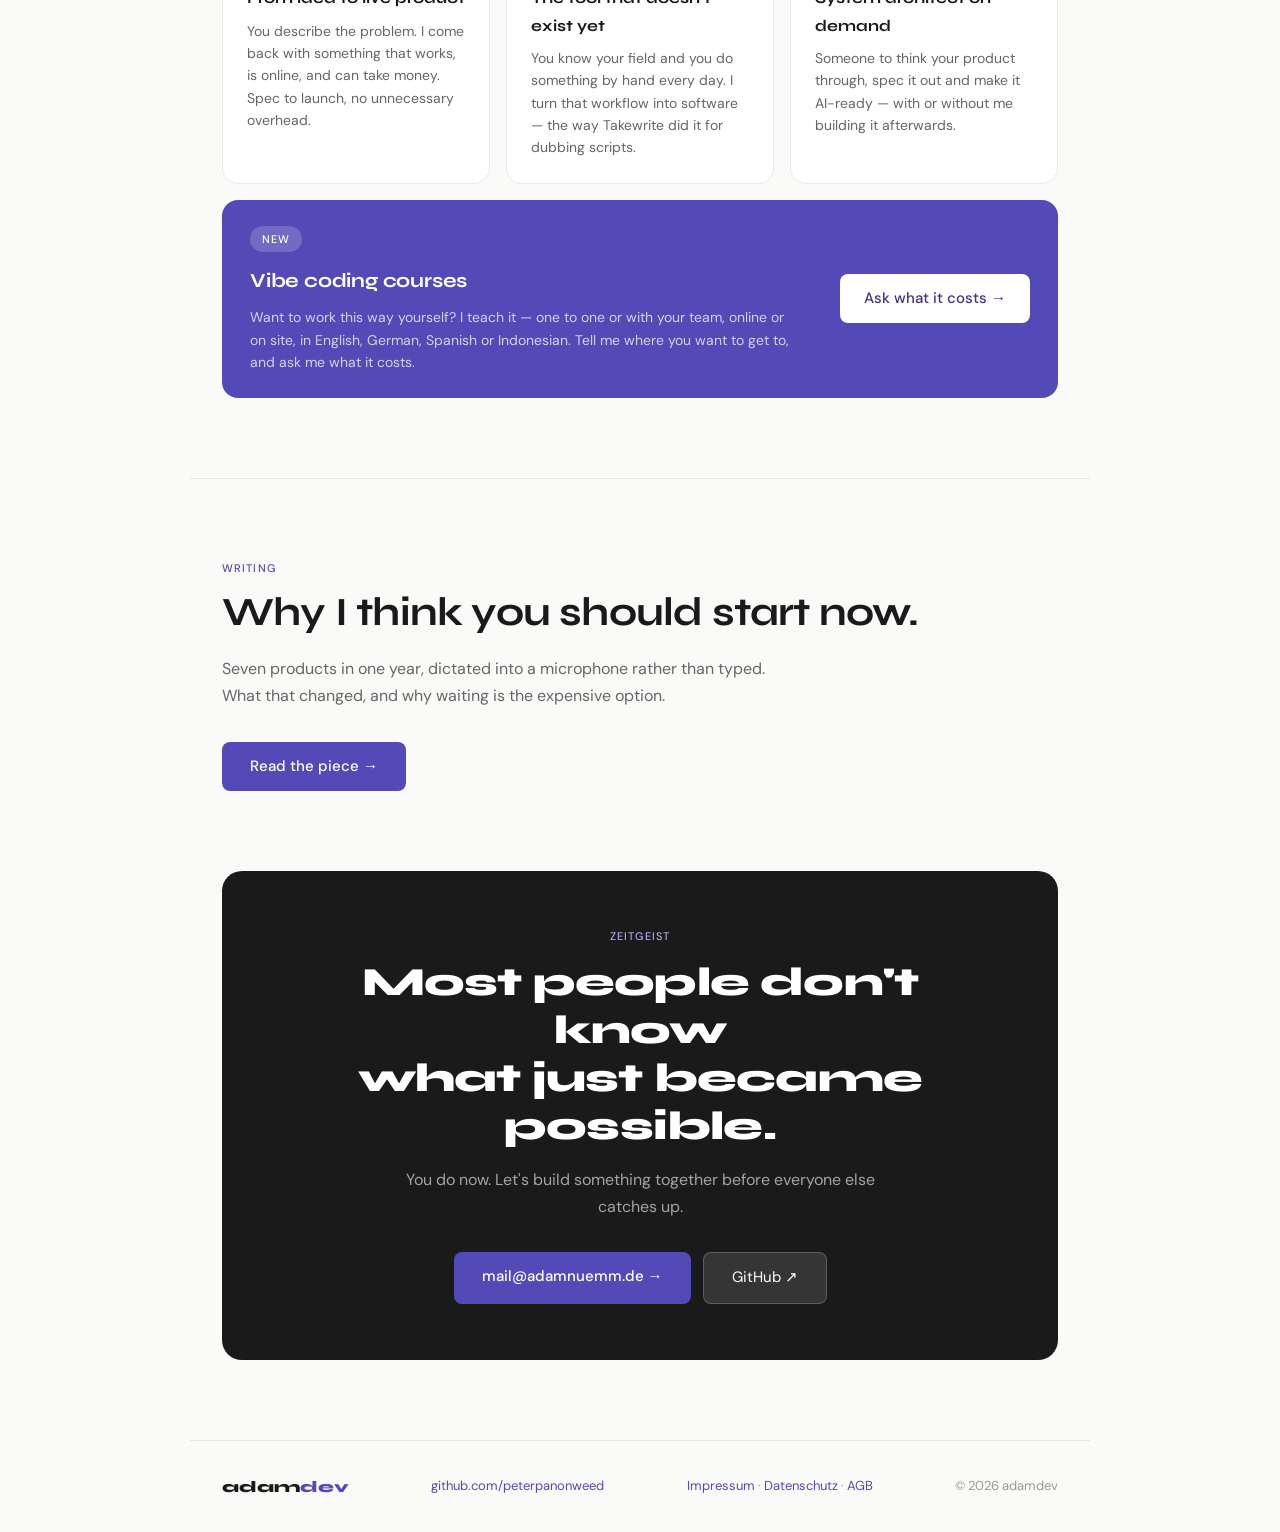
==== commit d9b21dcd: "Lockdown Legends ergänzt Neue Kachel in allen vier Sprachfassungen (en/de/es/id) mit Vorschaubild, L" ====
--- a/index.html
+++ b/index.html
@@ -23,7 +23,7 @@
 <meta property="og:image" content="https://peterpanonweed.github.io/adamdev/og-image.jpg" />
 <meta property="og:image:width" content="1200" />
 <meta property="og:image:height" content="630" />
-<meta property="og:image:alt" content="adamdev — I architect ideas. Nine shipped projects." />
+<meta property="og:image:alt" content="adamdev — I architect ideas. Ten shipped projects." />
 <meta name="twitter:card" content="summary_large_image" />
 <meta name="twitter:title" content="adamdev — I don't write code. I architect ideas." />
 <meta name="twitter:description" content="AI system architect & vibecoder. I turn ideas into working web products, fast." />
@@ -186,7 +186,7 @@
 </div>
 </a>
 
-<a class="work-card" href="https://peterpanonweed.github.io/drohnenschein/" target="_blank" rel="noopener">
+<a class="work-card" href="https://drohnenschein.app" target="_blank" rel="noopener">
 <div class="work-thumb">
 <img src="img/drohnenschein.jpg" alt="drohnenschein.app" loading="lazy" decoding="async" width="1000" height="625" />
 <span class="work-badge">drohnenschein.app</span>
@@ -222,6 +222,18 @@
 <h3>FARBRAUSCH Kunstcampus <span class="work-arrow">↗</span></h3>
 <p>A concept study for an art campus. The cursor paints across the page, a soundtrack can be switched on, and a canvas invites you to draw — an answer to what a site can do beyond describing things. Programme and dates are invented; the feel is the point.</p>
 <div class="work-tags"><span class="work-tag">Concept</span><span class="work-tag">Interactive</span></div>
+</div>
+</a>
+
+<a class="work-card" href="https://zeitenwechsel.org/lockdown-legenden/" target="_blank" rel="noopener">
+<div class="work-thumb">
+<img src="img/lockdown-legends.jpg" alt="Lockdown Legends" loading="lazy" decoding="async" width="1000" height="625" />
+<span class="work-badge">zeitenwechsel.org</span>
+</div>
+<div class="work-body">
+<h3>Lockdown Legends <span class="work-arrow">↗</span></h3>
+<p>The satirical card game about the time when the rules changed every day. 3–8 players, 14+, 30–60 minutes. Coming soon to Gamefound.</p>
+<div class="work-tags"><span class="work-tag">Card game</span><span class="work-tag">Satire</span><span class="work-tag">Crowdfunding</span><span class="work-tag">Website</span><span class="work-tag">AI illustration</span></div>
 </div>
 </a>
 
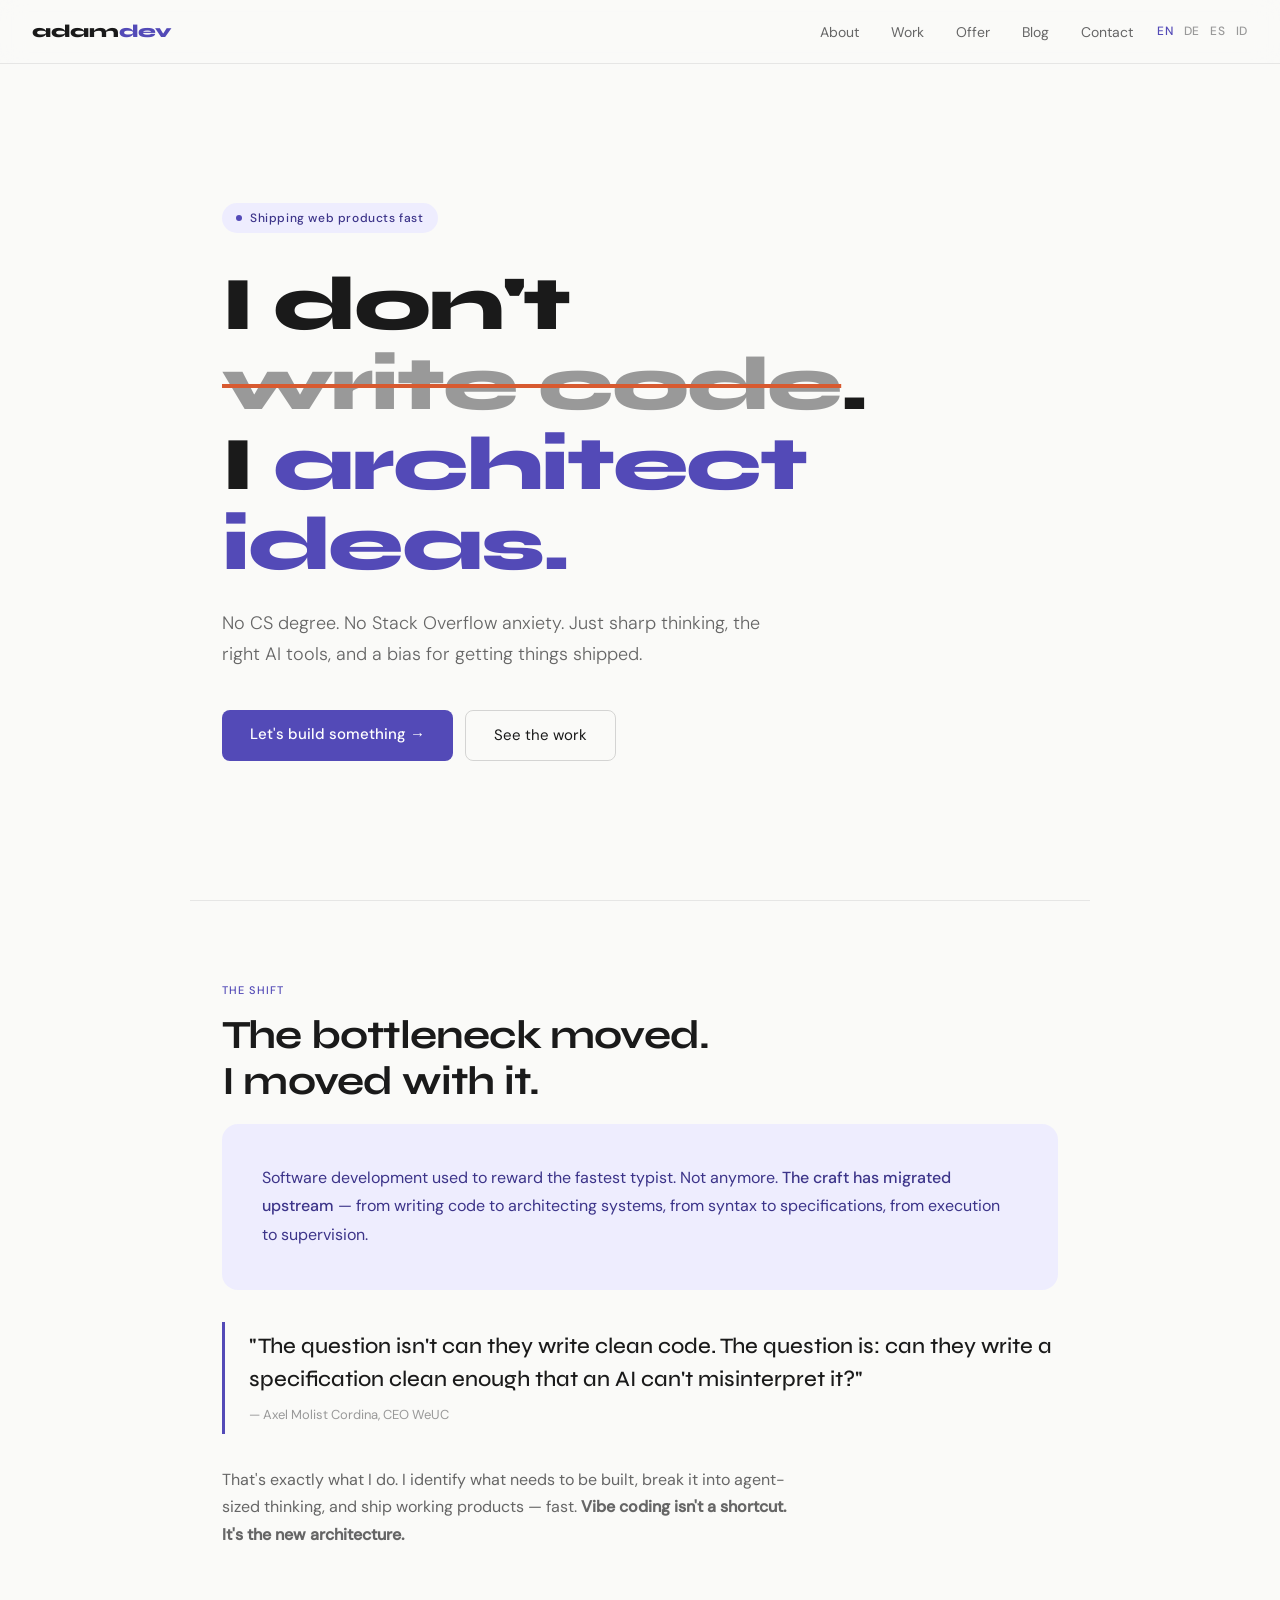
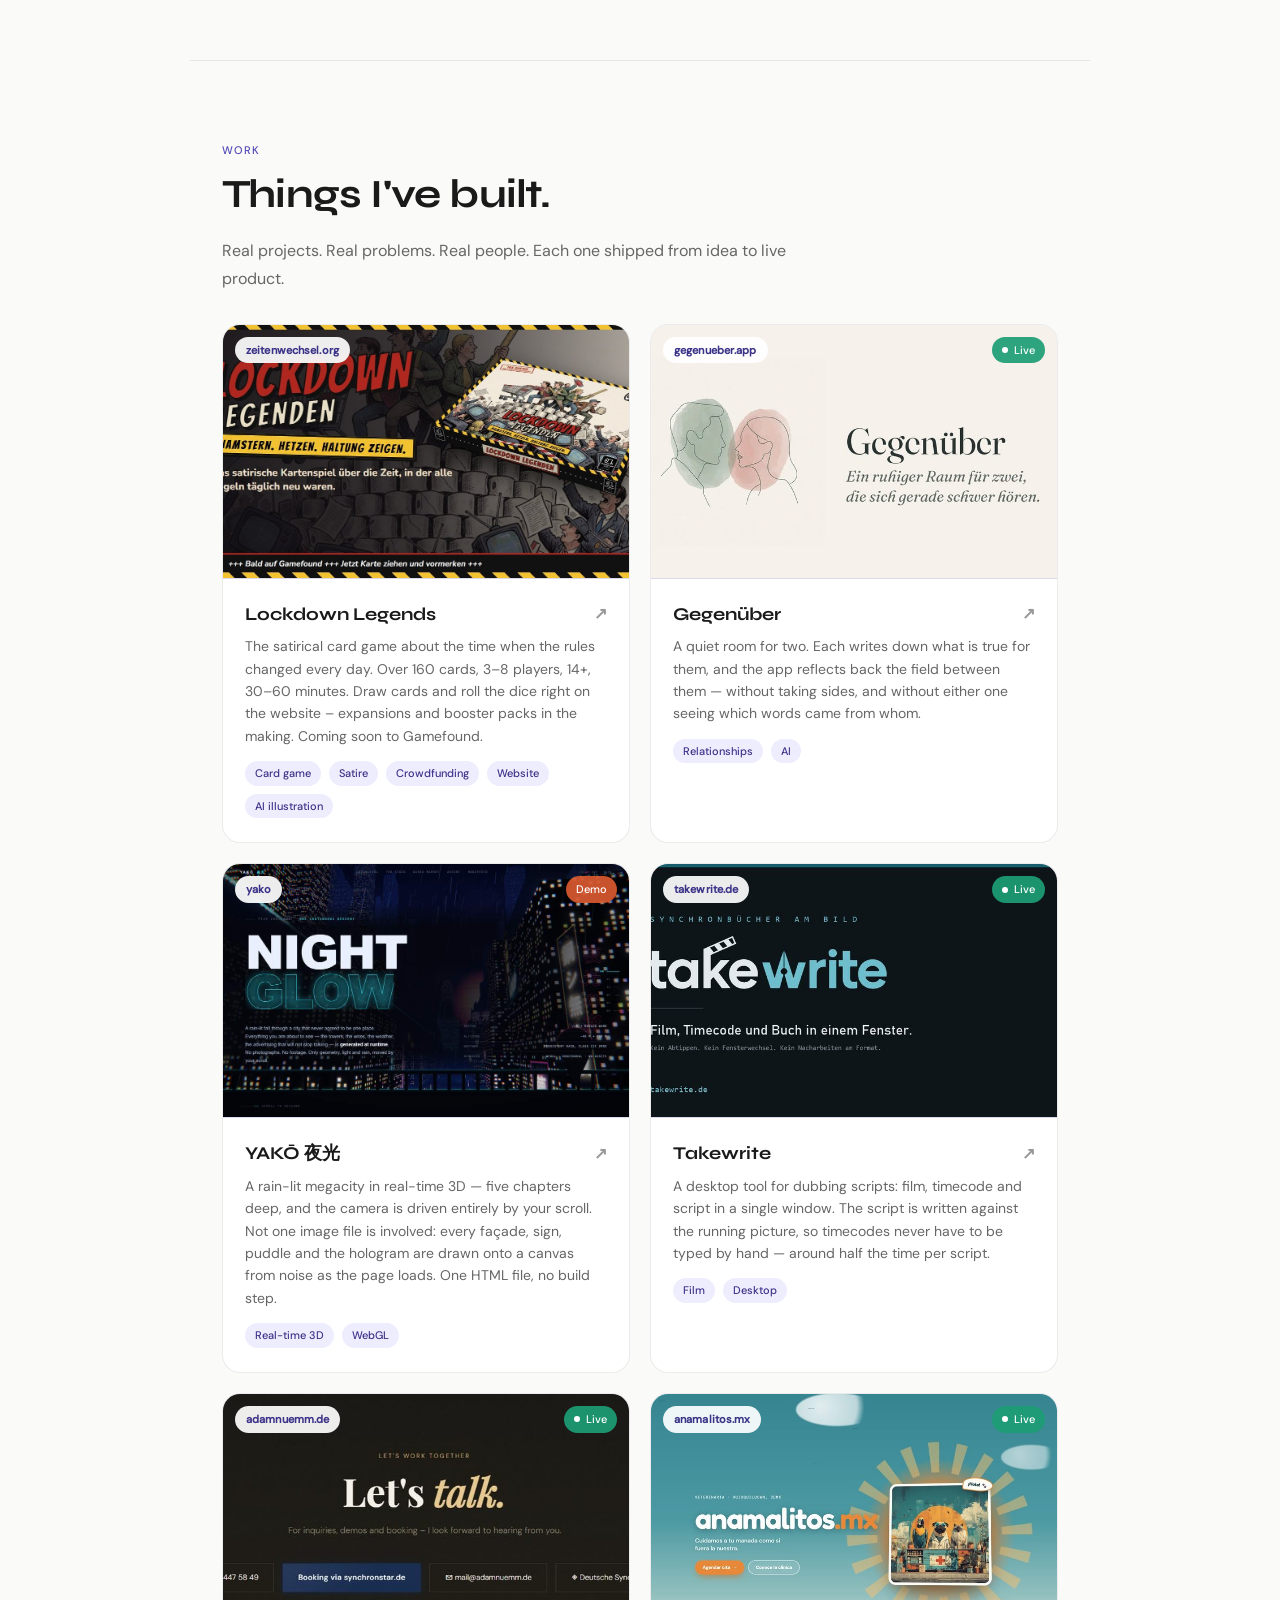
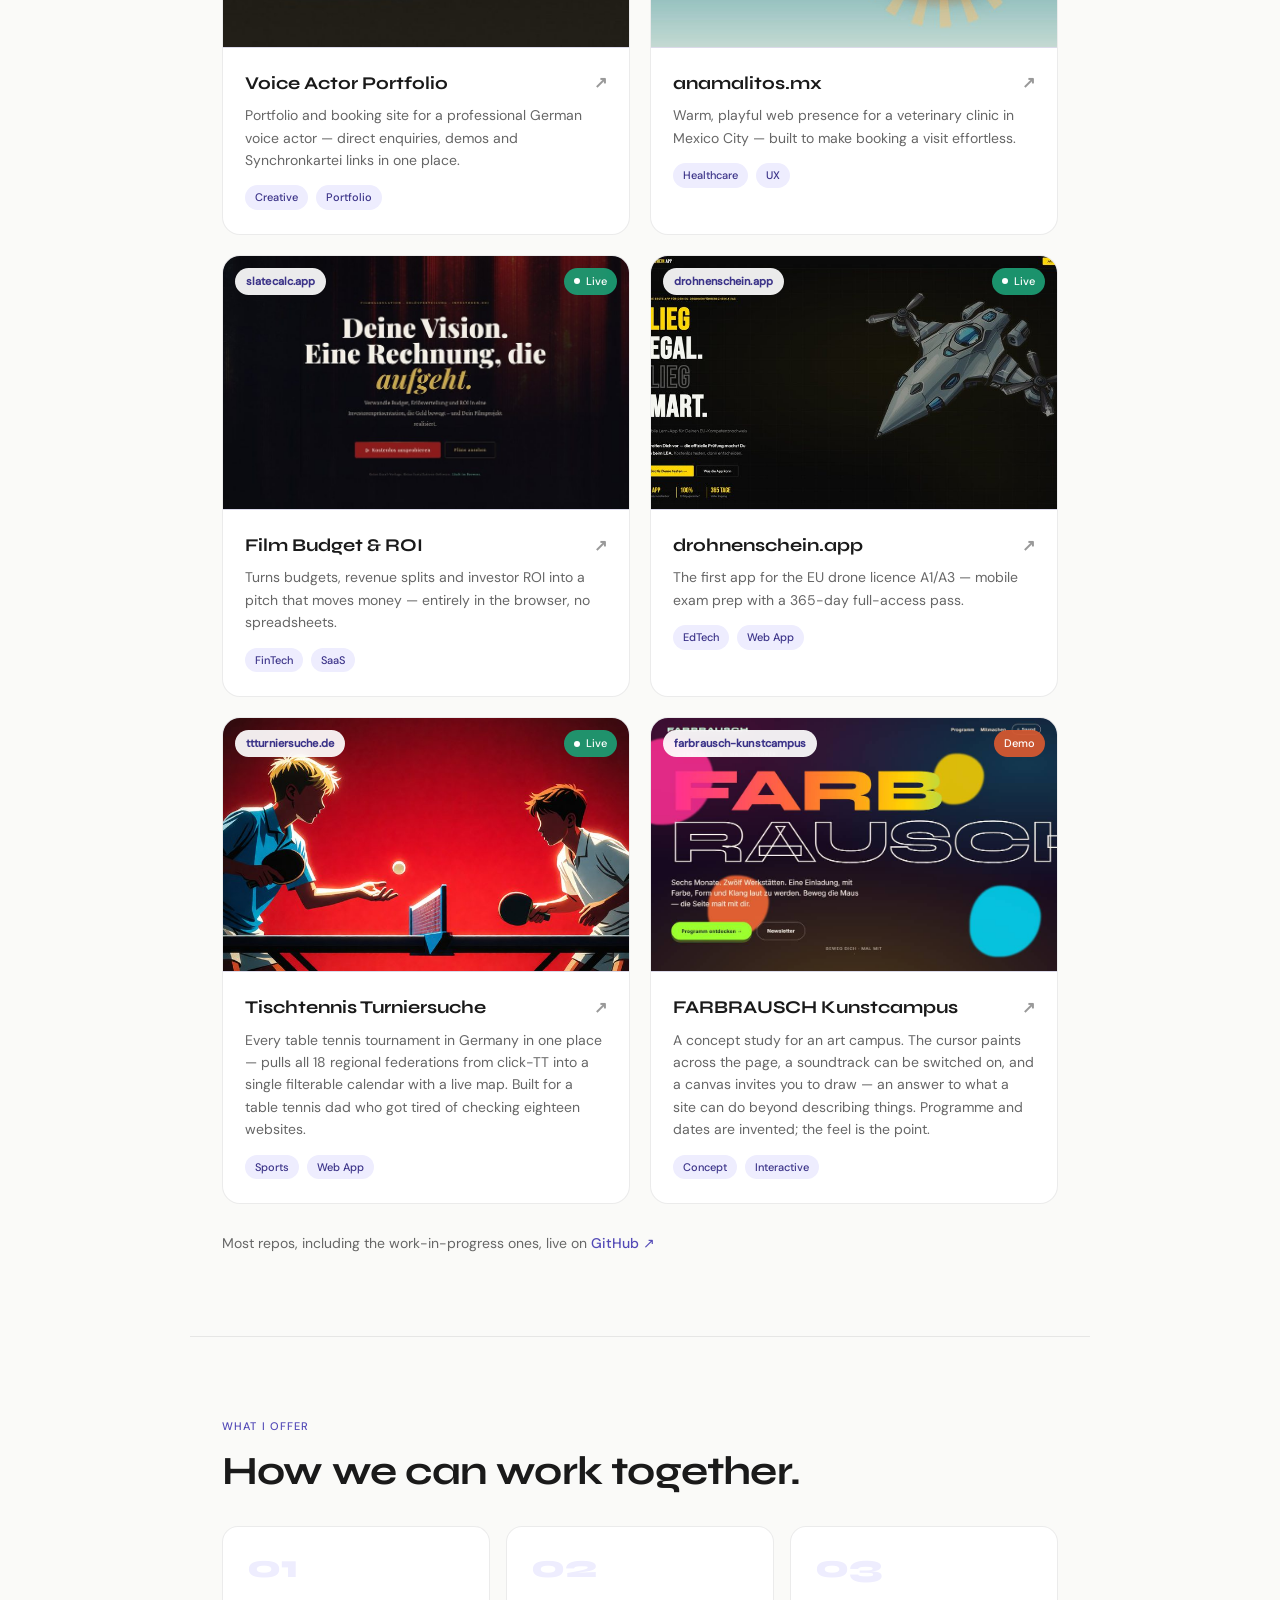
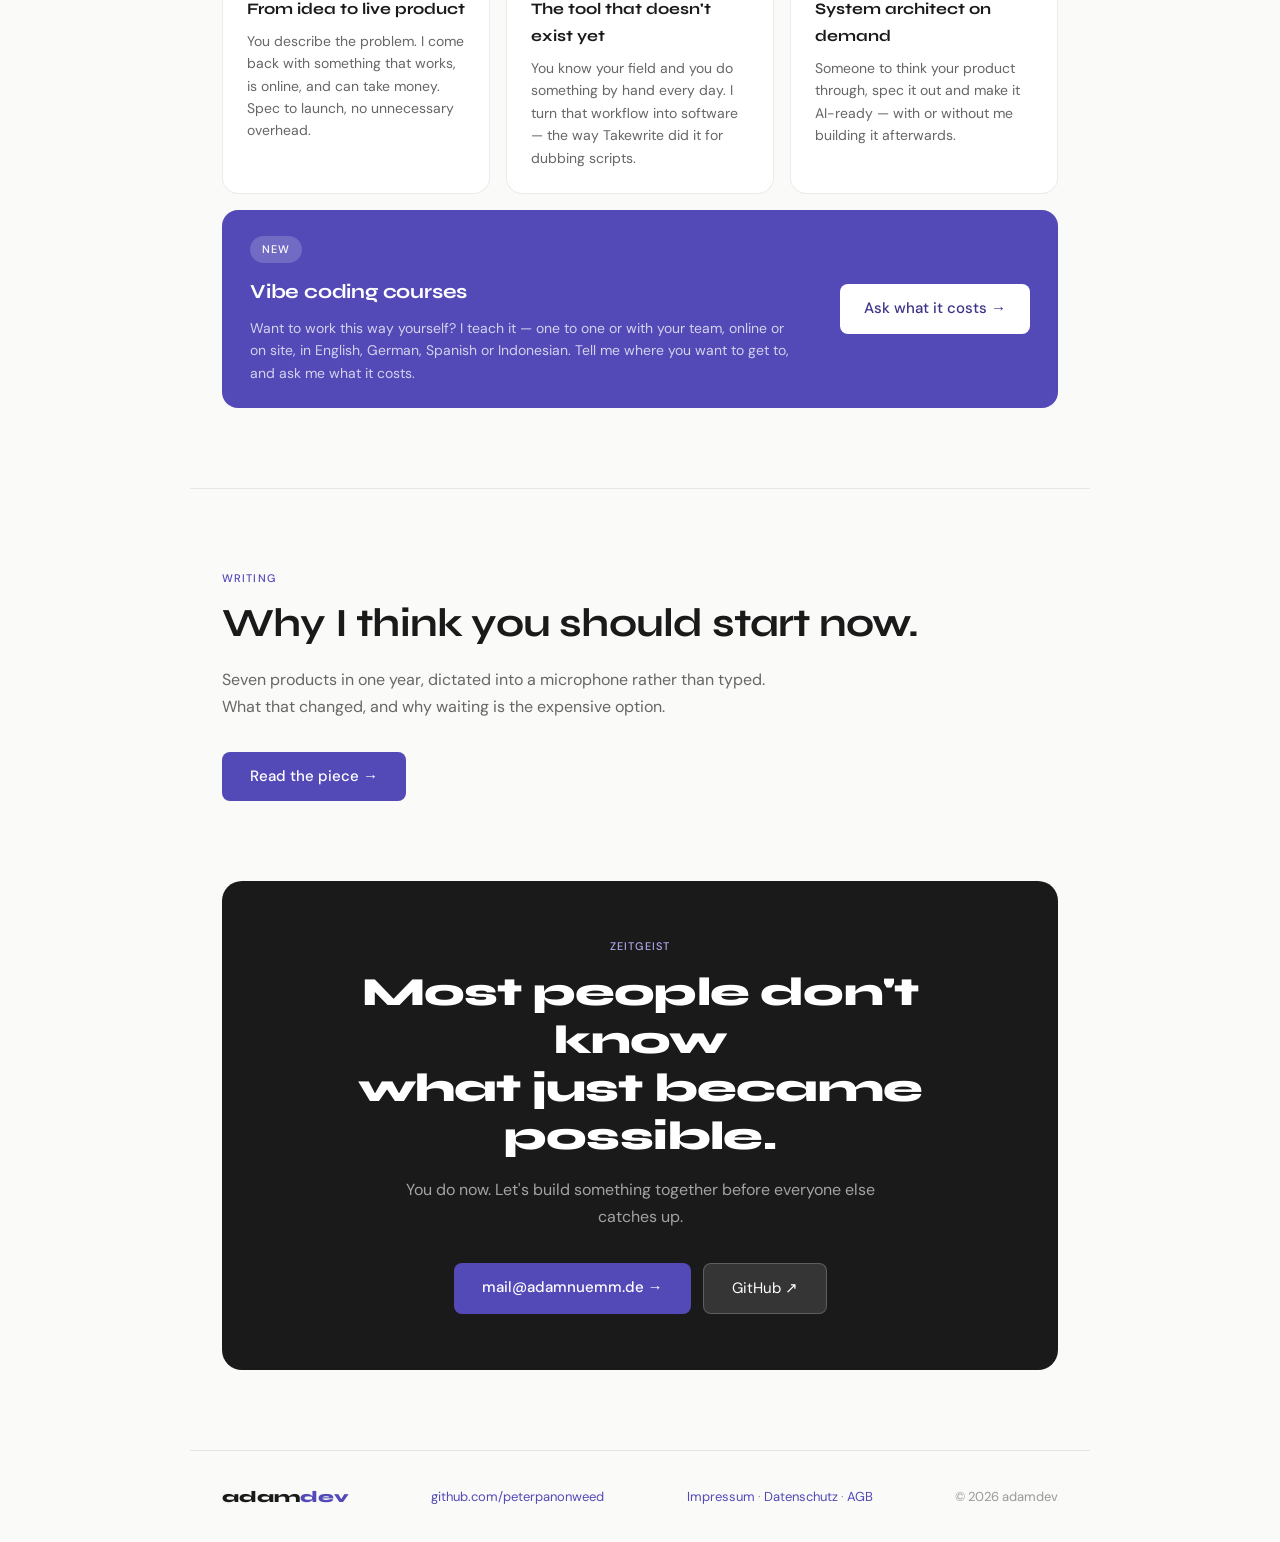
==== commit 06c1f608: "Lockdown Legends: Kachel nach oben, Text aufgefrischt Co-Authored-By: Claude Opus 5.5 <noreply@anthr" ====
--- a/index.html
+++ b/index.html
@@ -108,6 +108,18 @@
 
 <div class="work-grid fade-in">
 
+<a class="work-card" href="https://zeitenwechsel.org/lockdown-legenden/" target="_blank" rel="noopener">
+<div class="work-thumb">
+<img src="img/lockdown-legends.jpg" alt="Lockdown Legends" loading="lazy" decoding="async" width="1000" height="625" />
+<span class="work-badge">zeitenwechsel.org</span>
+</div>
+<div class="work-body">
+<h3>Lockdown Legends <span class="work-arrow">↗</span></h3>
+<p>The satirical card game about the time when the rules changed every day. Over 160 cards, 3–8 players, 14+, 30–60 minutes. Draw cards and roll the dice right on the website – expansions and booster packs in the making. Coming soon to Gamefound.</p>
+<div class="work-tags"><span class="work-tag">Card game</span><span class="work-tag">Satire</span><span class="work-tag">Crowdfunding</span><span class="work-tag">Website</span><span class="work-tag">AI illustration</span></div>
+</div>
+</a>
+
 <a class="work-card" href="https://gegenueber.app" target="_blank" rel="noopener">
 <div class="work-thumb">
 <img src="img/gegenueber.jpg" alt="Gegenüber" loading="lazy" decoding="async" width="1000" height="625" />
@@ -222,18 +234,6 @@
 <h3>FARBRAUSCH Kunstcampus <span class="work-arrow">↗</span></h3>
 <p>A concept study for an art campus. The cursor paints across the page, a soundtrack can be switched on, and a canvas invites you to draw — an answer to what a site can do beyond describing things. Programme and dates are invented; the feel is the point.</p>
 <div class="work-tags"><span class="work-tag">Concept</span><span class="work-tag">Interactive</span></div>
-</div>
-</a>
-
-<a class="work-card" href="https://zeitenwechsel.org/lockdown-legenden/" target="_blank" rel="noopener">
-<div class="work-thumb">
-<img src="img/lockdown-legends.jpg" alt="Lockdown Legends" loading="lazy" decoding="async" width="1000" height="625" />
-<span class="work-badge">zeitenwechsel.org</span>
-</div>
-<div class="work-body">
-<h3>Lockdown Legends <span class="work-arrow">↗</span></h3>
-<p>The satirical card game about the time when the rules changed every day. 3–8 players, 14+, 30–60 minutes. Coming soon to Gamefound.</p>
-<div class="work-tags"><span class="work-tag">Card game</span><span class="work-tag">Satire</span><span class="work-tag">Crowdfunding</span><span class="work-tag">Website</span><span class="work-tag">AI illustration</span></div>
 </div>
 </a>
 
